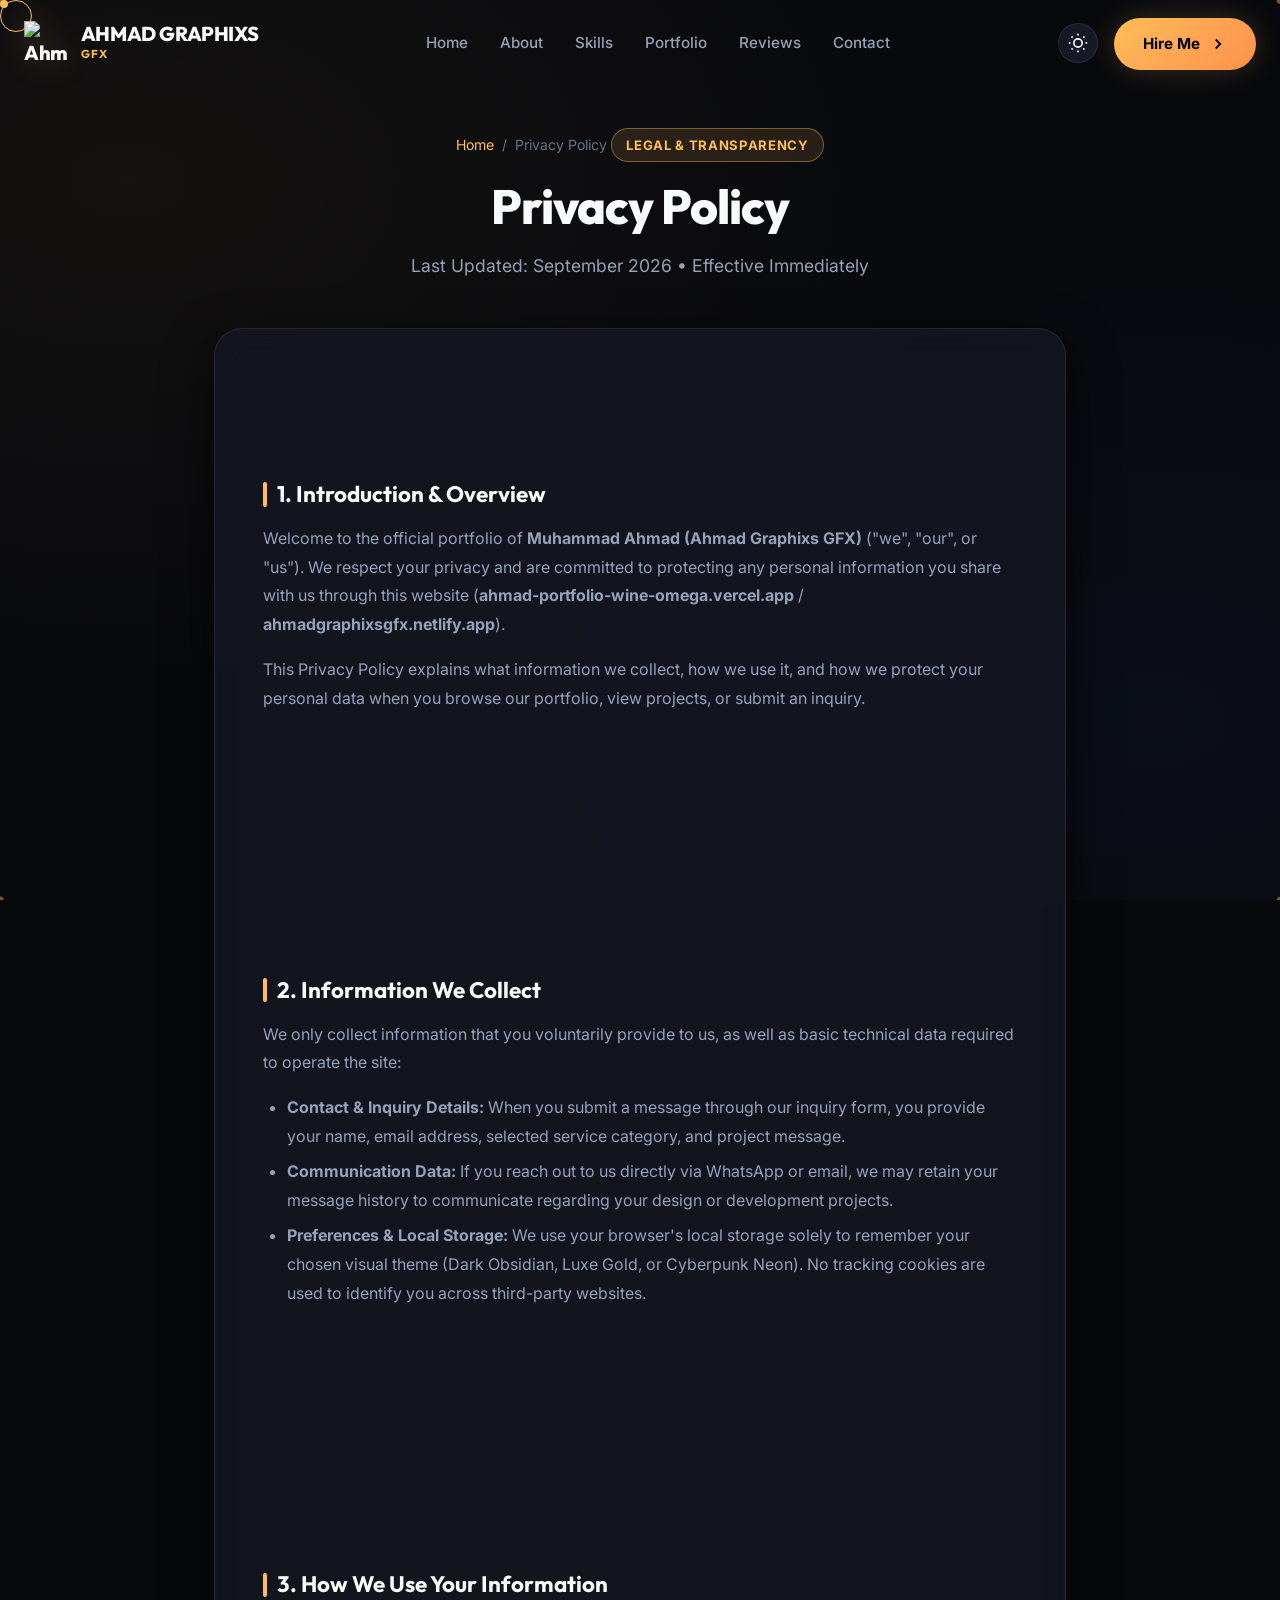
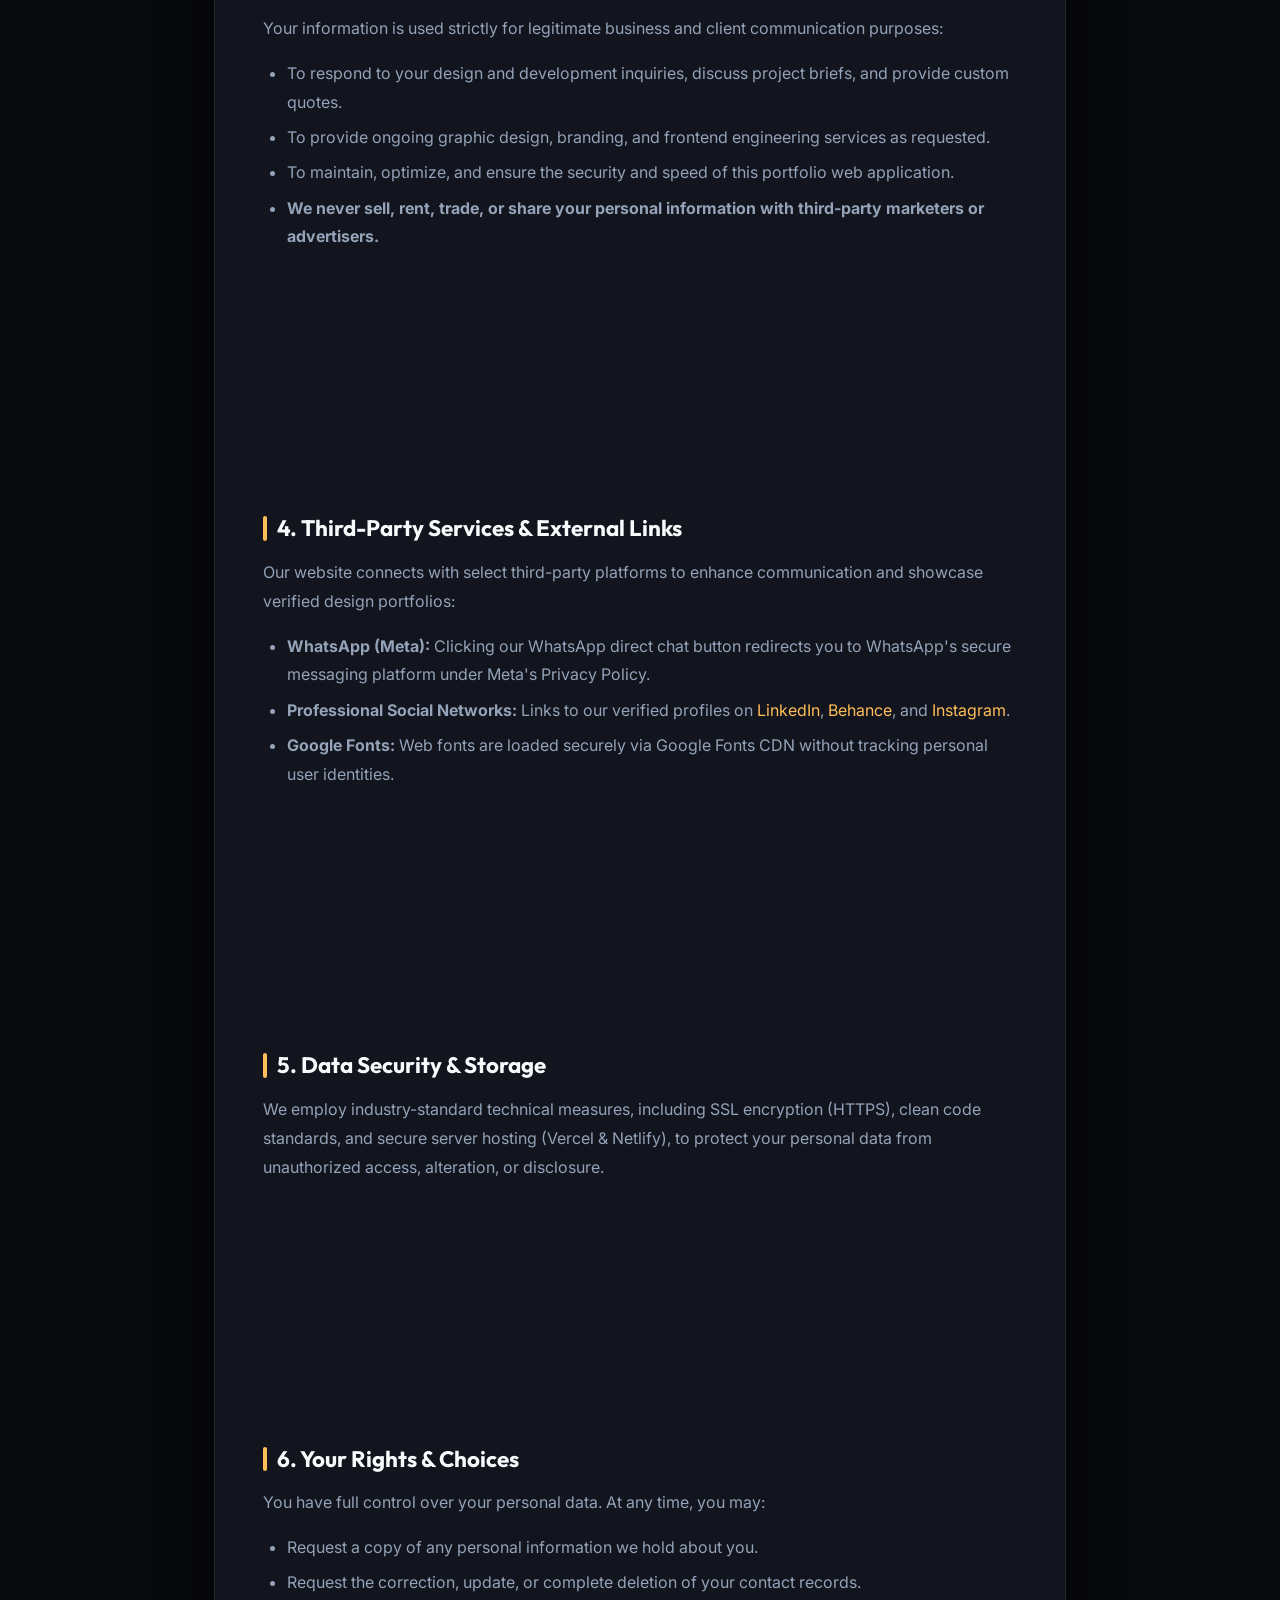
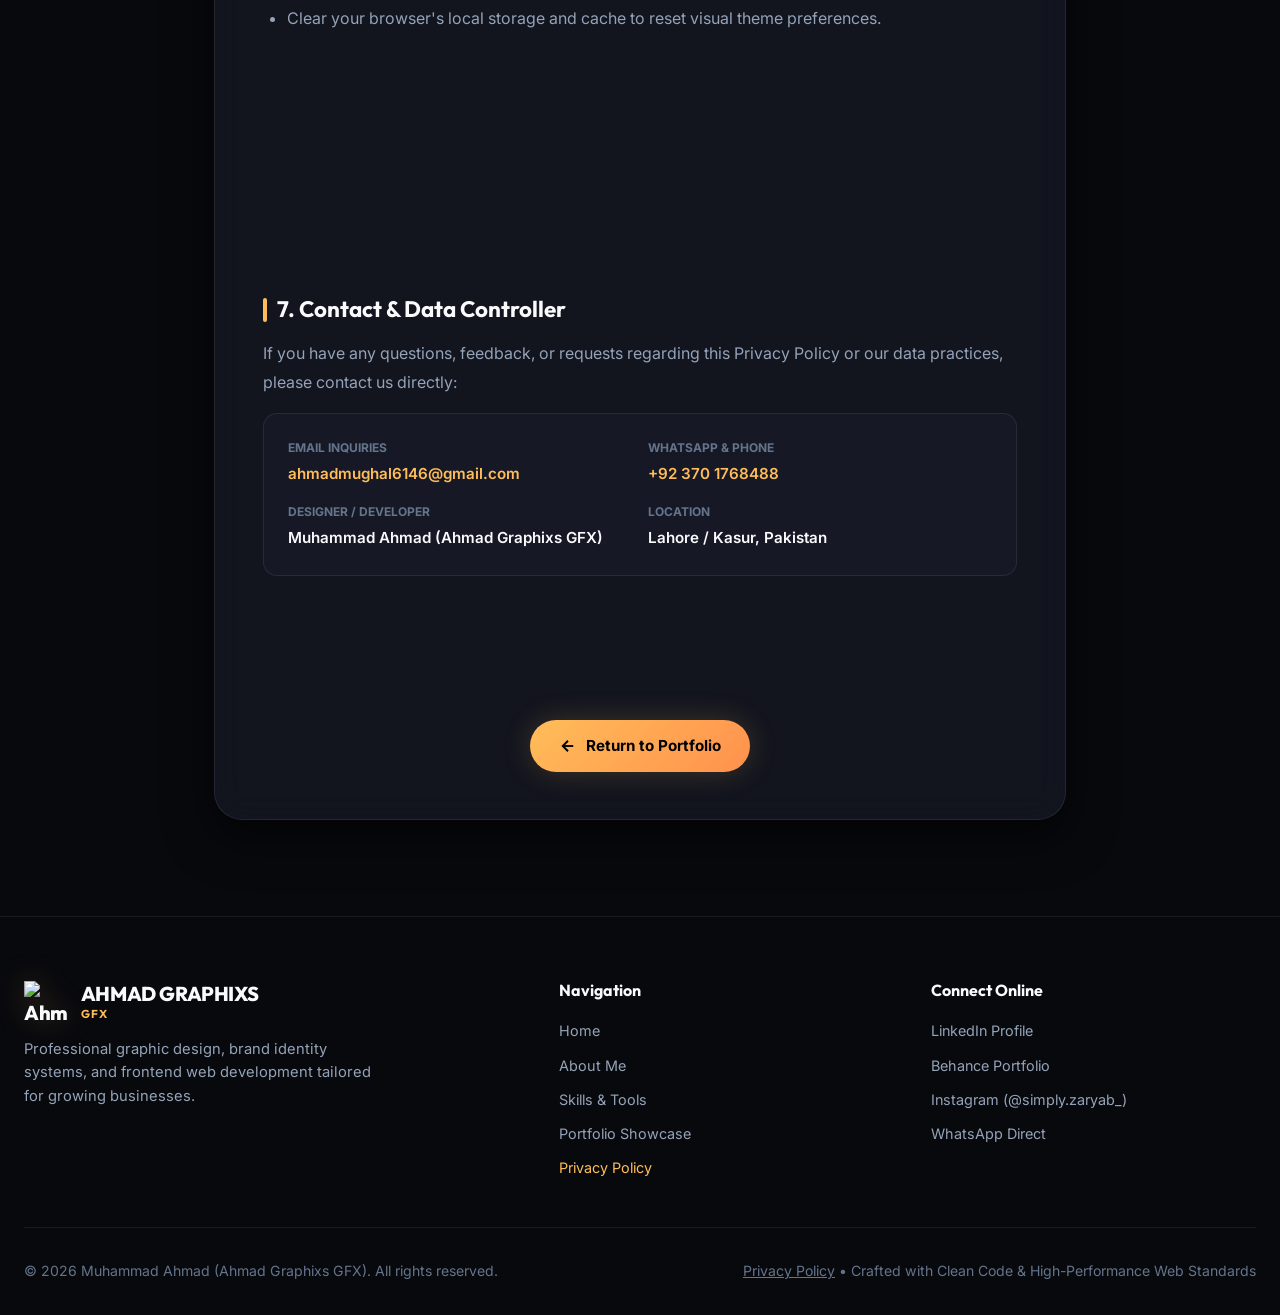
==== privacy-policy/index.html @ dd0bbada "Add Privacy Policy page (/privacy-policy) and footer navigation links" ====
<!DOCTYPE html>
<html lang="en" class="theme-obsidian">
<head>
  <meta charset="UTF-8" />
  <meta name="viewport" content="width=device-width, initial-scale=1.0" />
  <title>Privacy Policy — Muhammad Ahmad | Ahmad Graphixs GFX</title>
  <meta name="description" content="Privacy Policy for Ahmad Graphixs GFX (Muhammad Ahmad). Understand how your data is collected, used, and protected when interacting with our portfolio website." />
  <meta name="robots" content="index, follow" />

  <!-- Favicon -->
  <link rel="icon" type="image/png" href="../assets/images/favicon.png" />

  <!-- Google Fonts Preconnect -->
  <link rel="preconnect" href="https://fonts.googleapis.com" />
  <link rel="preconnect" href="https://fonts.gstatic.com" crossorigin />
  <link href="https://fonts.googleapis.com/css2?family=Inter:wght@400;500;600;700&family=JetBrains+Mono:wght@500;700&family=Outfit:wght@600;700;800;900&display=swap" rel="stylesheet" />

  <!-- Stylesheets -->
  <link rel="stylesheet" href="../css/style.css" />
  <link rel="stylesheet" href="../css/components.css" />
  <link rel="stylesheet" href="../css/animations.css" />

  <style>
    .policy-hero {
      padding: 8rem 0 3rem;
      text-align: center;
      position: relative;
    }
    .policy-breadcrumb {
      display: inline-flex;
      align-items: center;
      gap: 0.5rem;
      font-size: 0.88rem;
      color: var(--text-muted);
      margin-bottom: 1.2rem;
    }
    .policy-breadcrumb a {
      color: var(--accent-primary);
    }
    .policy-breadcrumb a:hover {
      text-decoration: underline;
    }
    .policy-container {
      max-width: 900px;
      margin: 0 auto 6rem;
    }
    .policy-card {
      background: var(--bg-card);
      border: 1px solid var(--border-subtle);
      border-radius: var(--radius-xl);
      padding: 3rem;
      backdrop-filter: blur(16px);
      box-shadow: var(--shadow-lg);
    }
    .policy-section {
      margin-bottom: 2.5rem;
    }
    .policy-section:last-child {
      margin-bottom: 0;
    }
    .policy-section h2 {
      font-size: 1.4rem;
      font-weight: 700;
      color: var(--text-primary);
      margin-bottom: 1rem;
      display: flex;
      align-items: center;
      gap: 0.6rem;
    }
    .policy-section h2::before {
      content: '';
      display: inline-block;
      width: 4px;
      height: 1.1em;
      background: var(--accent-primary);
      border-radius: var(--radius-full);
    }
    .policy-section p {
      font-size: 1rem;
      color: var(--text-secondary);
      line-height: 1.8;
      margin-bottom: 1rem;
    }
    .policy-section ul {
      margin-left: 1.5rem;
      margin-bottom: 1rem;
      list-style: disc;
    }
    .policy-section li {
      color: var(--text-secondary);
      line-height: 1.8;
      margin-bottom: 0.4rem;
    }
    .policy-badge {
      display: inline-block;
      padding: 0.35rem 0.9rem;
      border-radius: var(--radius-full);
      background: rgba(255, 189, 89, 0.12);
      border: 1px solid var(--border-focus);
      color: var(--accent-primary);
      font-size: 0.82rem;
      font-weight: 700;
      letter-spacing: 0.05em;
      text-transform: uppercase;
      margin-bottom: 1rem;
    }
    .policy-contact-box {
      background: var(--bg-tertiary);
      border: 1px solid var(--border-subtle);
      border-radius: var(--radius-md);
      padding: 1.5rem;
      margin-top: 1rem;
      display: grid;
      grid-template-columns: 1fr 1fr;
      gap: 1rem;
    }
    .policy-contact-item {
      display: flex;
      flex-direction: column;
      gap: 0.3rem;
    }
    .policy-contact-label {
      font-size: 0.75rem;
      text-transform: uppercase;
      color: var(--text-muted);
      font-weight: 700;
    }
    .policy-contact-val {
      font-size: 0.95rem;
      font-weight: 600;
      color: var(--text-primary);
    }
    .policy-contact-val a {
      color: var(--accent-primary);
    }
    @media (max-width: 768px) {
      .policy-card {
        padding: 1.8rem;
      }
      .policy-contact-box {
        grid-template-columns: 1fr;
      }
    }
  </style>
</head>
<body>

  <!-- Custom Glowing Cursor -->
  <div id="custom-cursor" class="custom-cursor"></div>
  <div id="custom-cursor-dot" class="custom-cursor-dot"></div>

  <!-- Background Interactive Particle Canvas -->
  <canvas id="particles-canvas"></canvas>

  <!-- Scroll Progress Indicator -->
  <div class="scroll-progress-container">
    <div id="scroll-progress-bar" class="scroll-progress-bar"></div>
  </div>

  <!-- Header Navigation -->
  <header class="header-nav">
    <div class="container nav-wrapper">
      <a href="../index.html#home" class="brand-logo" aria-label="Ahmad Graphixs GFX Home">
        <img src="../assets/images/brand-logo-gold.png" alt="Ahmad Graphixs Logo" class="brand-logo-img" />
        <div class="brand-text">
          <span class="brand-name">AHMAD GRAPHIXS</span>
          <span class="brand-sub">GFX</span>
        </div>
      </a>

      <nav id="nav-menu-links" class="nav-menu-links">
        <a href="../index.html#home" class="nav-link">Home</a>
        <a href="../index.html#about" class="nav-link">About</a>
        <a href="../index.html#skills" class="nav-link">Skills</a>
        <a href="../index.html#portfolio" class="nav-link">Portfolio</a>
        <a href="../index.html#testimonials" class="nav-link">Reviews</a>
        <a href="../index.html#contact" class="nav-link">Contact</a>
      </nav>

      <div class="nav-actions">
        <button id="theme-toggle-btn" class="theme-toggle-btn" title="Toggle Visual Theme" aria-label="Toggle Theme">
          <svg width="20" height="20" viewBox="0 0 24 24" fill="none" stroke="currentColor" stroke-width="2"><circle cx="12" cy="12" r="5"></circle><line x1="12" y1="1" x2="12" y2="3"></line><line x1="12" y1="21" x2="12" y2="23"></line><line x1="4.22" y1="4.22" x2="5.64" y2="5.64"></line><line x1="18.36" y1="18.36" x2="19.78" y2="19.78"></line><line x1="1" y1="12" x2="3" y2="12"></line><line x1="21" y1="12" x2="23" y2="12"></line><line x1="4.22" y1="19.78" x2="5.64" y2="18.36"></line><line x1="18.36" y1="5.64" x2="19.78" y2="4.22"></line></svg>
        </button>

        <a href="https://wa.me/923701768488?text=Hi%20Ahmad,%20I%20would%20like%20to%20discuss%20a%20project%20with%20you!" target="_blank" class="btn btn-primary magnetic-btn">
          <span>Hire Me</span>
          <svg width="18" height="18" viewBox="0 0 24 24" fill="none" stroke="currentColor" stroke-width="2.5"><polyline points="9 18 15 12 9 6"></polyline></svg>
        </a>

        <button id="mobile-menu-toggle" class="mobile-menu-toggle" aria-label="Open Navigation Menu">
          <svg width="24" height="24" viewBox="0 0 24 24" fill="none" stroke="currentColor" stroke-width="2"><line x1="3" y1="12" x2="21" y2="12"></line><line x1="3" y1="6" x2="21" y2="6"></line><line x1="3" y1="18" x2="21" y2="18"></line></svg>
        </button>
      </div>
    </div>
  </header>

  <!-- Privacy Policy Hero -->
  <section class="policy-hero">
    <div class="container">
      <div class="policy-breadcrumb">
        <a href="../index.html">Home</a>
        <span>/</span>
        <span>Privacy Policy</span>
      </div>
      <span class="policy-badge">Legal & Transparency</span>
      <h1 class="section-title">Privacy Policy</h1>
      <p class="section-desc">Last Updated: September 2026 • Effective Immediately</p>
    </div>
  </section>

  <!-- Privacy Policy Content -->
  <main class="container policy-container">
    <div class="policy-card reveal-init">

      <section class="policy-section">
        <h2>1. Introduction & Overview</h2>
        <p>
          Welcome to the official portfolio of <strong>Muhammad Ahmad (Ahmad Graphixs GFX)</strong> ("we", "our", or "us"). We respect your privacy and are committed to protecting any personal information you share with us through this website (<strong>ahmad-portfolio-wine-omega.vercel.app</strong> / <strong>ahmadgraphixsgfx.netlify.app</strong>).
        </p>
        <p>
          This Privacy Policy explains what information we collect, how we use it, and how we protect your personal data when you browse our portfolio, view projects, or submit an inquiry.
        </p>
      </section>

      <section class="policy-section">
        <h2>2. Information We Collect</h2>
        <p>We only collect information that you voluntarily provide to us, as well as basic technical data required to operate the site:</p>
        <ul>
          <li><strong>Contact & Inquiry Details:</strong> When you submit a message through our inquiry form, you provide your name, email address, selected service category, and project message.</li>
          <li><strong>Communication Data:</strong> If you reach out to us directly via WhatsApp or email, we may retain your message history to communicate regarding your design or development projects.</li>
          <li><strong>Preferences & Local Storage:</strong> We use your browser's local storage solely to remember your chosen visual theme (Dark Obsidian, Luxe Gold, or Cyberpunk Neon). No tracking cookies are used to identify you across third-party websites.</li>
        </ul>
      </section>

      <section class="policy-section">
        <h2>3. How We Use Your Information</h2>
        <p>Your information is used strictly for legitimate business and client communication purposes:</p>
        <ul>
          <li>To respond to your design and development inquiries, discuss project briefs, and provide custom quotes.</li>
          <li>To provide ongoing graphic design, branding, and frontend engineering services as requested.</li>
          <li>To maintain, optimize, and ensure the security and speed of this portfolio web application.</li>
          <li><strong>We never sell, rent, trade, or share your personal information with third-party marketers or advertisers.</strong></li>
        </ul>
      </section>

      <section class="policy-section">
        <h2>4. Third-Party Services & External Links</h2>
        <p>Our website connects with select third-party platforms to enhance communication and showcase verified design portfolios:</p>
        <ul>
          <li><strong>WhatsApp (Meta):</strong> Clicking our WhatsApp direct chat button redirects you to WhatsApp's secure messaging platform under Meta's Privacy Policy.</li>
          <li><strong>Professional Social Networks:</strong> Links to our verified profiles on <a href="https://www.linkedin.com/in/muhammad-ahmad-1760a12bb/" target="_blank" style="color: var(--accent-primary);">LinkedIn</a>, <a href="https://www.behance.net/mhahmad1406" target="_blank" style="color: var(--accent-primary);">Behance</a>, and <a href="https://www.instagram.com/simply.zaryab_?igsi=MWtzdGdoa2d5bGEwdA==" target="_blank" style="color: var(--accent-primary);">Instagram</a>.</li>
          <li><strong>Google Fonts:</strong> Web fonts are loaded securely via Google Fonts CDN without tracking personal user identities.</li>
        </ul>
      </section>

      <section class="policy-section">
        <h2>5. Data Security & Storage</h2>
        <p>
          We employ industry-standard technical measures, including SSL encryption (HTTPS), clean code standards, and secure server hosting (Vercel & Netlify), to protect your personal data from unauthorized access, alteration, or disclosure.
        </p>
      </section>

      <section class="policy-section">
        <h2>6. Your Rights & Choices</h2>
        <p>You have full control over your personal data. At any time, you may:</p>
        <ul>
          <li>Request a copy of any personal information we hold about you.</li>
          <li>Request the correction, update, or complete deletion of your contact records.</li>
          <li>Clear your browser's local storage and cache to reset visual theme preferences.</li>
        </ul>
      </section>

      <section class="policy-section">
        <h2>7. Contact & Data Controller</h2>
        <p>If you have any questions, feedback, or requests regarding this Privacy Policy or our data practices, please contact us directly:</p>
        
        <div class="policy-contact-box">
          <div class="policy-contact-item">
            <span class="policy-contact-label">Email Inquiries</span>
            <span class="policy-contact-val"><a href="mailto:ahmadmughal6146@gmail.com">ahmadmughal6146@gmail.com</a></span>
          </div>
          <div class="policy-contact-item">
            <span class="policy-contact-label">WhatsApp & Phone</span>
            <span class="policy-contact-val"><a href="https://wa.me/923701768488" target="_blank">+92 370 1768488</a></span>
          </div>
          <div class="policy-contact-item">
            <span class="policy-contact-label">Designer / Developer</span>
            <span class="policy-contact-val">Muhammad Ahmad (Ahmad Graphixs GFX)</span>
          </div>
          <div class="policy-contact-item">
            <span class="policy-contact-label">Location</span>
            <span class="policy-contact-val">Lahore / Kasur, Pakistan</span>
          </div>
        </div>
      </section>

      <div style="margin-top: 2.5rem; text-align: center;">
        <a href="../index.html#home" class="btn btn-primary magnetic-btn">
          <svg width="18" height="18" viewBox="0 0 24 24" fill="none" stroke="currentColor" stroke-width="2.5"><line x1="19" y1="12" x2="5" y2="12"></line><polyline points="12 19 5 12 12 5"></polyline></svg>
          <span>Return to Portfolio</span>
        </a>
      </div>

    </div>
  </main>

  <!-- Footer -->
  <footer class="footer-main">
    <div class="container">
      <div class="footer-top-grid">
        <div>
          <a href="../index.html#home" class="brand-logo">
            <img src="../assets/images/brand-logo-gold.png" alt="Ahmad Graphixs Logo" class="brand-logo-img" />
            <div class="brand-text">
              <span class="brand-name">AHMAD GRAPHIXS</span>
              <span class="brand-sub">GFX</span>
            </div>
          </a>
          <p class="footer-brand-desc">
            Professional graphic design, brand identity systems, and frontend web development tailored for growing businesses.
          </p>
        </div>

        <div>
          <h4 class="footer-col-title">Navigation</h4>
          <div class="footer-links-list">
            <a href="../index.html#home" class="footer-link">Home</a>
            <a href="../index.html#about" class="footer-link">About Me</a>
            <a href="../index.html#skills" class="footer-link">Skills & Tools</a>
            <a href="../index.html#portfolio" class="footer-link">Portfolio Showcase</a>
            <a href="./" class="footer-link" style="color: var(--accent-primary);">Privacy Policy</a>
          </div>
        </div>

        <div>
          <h4 class="footer-col-title">Connect Online</h4>
          <div class="footer-links-list">
            <a href="https://www.linkedin.com/in/muhammad-ahmad-1760a12bb/" target="_blank" class="footer-link">LinkedIn Profile</a>
            <a href="https://www.behance.net/mhahmad1406" target="_blank" class="footer-link">Behance Portfolio</a>
            <a href="https://www.instagram.com/simply.zaryab_?igsi=MWtzdGdoa2d5bGEwdA==" target="_blank" class="footer-link">Instagram (@simply.zaryab_)</a>
            <a href="https://wa.me/923701768488" target="_blank" class="footer-link">WhatsApp Direct</a>
          </div>
        </div>
      </div>

      <div class="footer-bottom-bar">
        <span>© 2026 Muhammad Ahmad (Ahmad Graphixs GFX). All rights reserved.</span>
        <span><a href="./" style="color: inherit; text-decoration: underline;">Privacy Policy</a> • Crafted with Clean Code & High-Performance Web Standards</span>
      </div>
    </div>
  </footer>

  <!-- Scripts -->
  <script src="../js/portfolio-data.js"></script>
  <script src="../js/contact.js"></script>
  <script src="../js/main.js"></script>
</body>
</html>
---- css/style.css ----
/* ==========================================================================
   MUHAMMAD AHMAD (AHMAD GRAPHIXS GFX) - MODERN PORTFOLIO
   Design System & Global Layout Architecture
   ========================================================================== */

:root,
.theme-obsidian {
  --bg-primary: #08090d;
  --bg-secondary: #0f111a;
  --bg-tertiary: #161925;
  --bg-card: rgba(22, 25, 37, 0.75);
  --bg-glass: rgba(15, 17, 26, 0.65);
  --border-subtle: rgba(255, 255, 255, 0.08);
  --border-focus: rgba(255, 189, 89, 0.4);
  
  --text-primary: #f8fafc;
  --text-secondary: #94a3b8;
  --text-muted: #64748b;
  
  --accent-primary: #ffbd59;
  --accent-secondary: #ff914d;
  --accent-glow: rgba(255, 189, 89, 0.25);
  --accent-gradient: linear-gradient(135deg, #ffbd59 0%, #ff914d 100%);
  
  --brand-blue: #3b82f6;
  --brand-indigo: #6366f1;
  --brand-cyan: #06b6d4;
  --success: #10b981;
  
  --shadow-sm: 0 2px 8px rgba(0, 0, 0, 0.4);
  --shadow-md: 0 8px 24px rgba(0, 0, 0, 0.5);
  --shadow-lg: 0 16px 48px rgba(0, 0, 0, 0.65);
  --shadow-glow: 0 0 30px rgba(255, 189, 89, 0.2);

  --font-sans: 'Inter', system-ui, -apple-system, BlinkMacSystemFont, 'Segoe UI', Roboto, sans-serif;
  --font-display: 'Outfit', 'Inter', system-ui, sans-serif;
  --font-mono: 'JetBrains Mono', monospace;

  --radius-sm: 8px;
  --radius-md: 14px;
  --radius-lg: 20px;
  --radius-xl: 28px;
  --radius-full: 9999px;
  
  --transition-fast: 0.18s cubic-bezier(0.4, 0, 0.2, 1);
  --transition-normal: 0.3s cubic-bezier(0.4, 0, 0.2, 1);
  --transition-smooth: 0.5s cubic-bezier(0.16, 1, 0.3, 1);
}

.theme-gold {
  --bg-primary: #0c0b09;
  --bg-secondary: #161410;
  --bg-tertiary: #221e17;
  --bg-card: rgba(34, 30, 23, 0.8);
  --bg-glass: rgba(22, 20, 16, 0.7);
  --border-subtle: rgba(234, 179, 8, 0.15);
  --border-focus: rgba(234, 179, 8, 0.5);
  --accent-primary: #eab308;
  --accent-secondary: #ca8a04;
  --accent-glow: rgba(234, 179, 8, 0.3);
  --accent-gradient: linear-gradient(135deg, #facc15 0%, #ca8a04 100%);
  --shadow-glow: 0 0 35px rgba(234, 179, 8, 0.25);
}

.theme-cyberpunk {
  --bg-primary: #050510;
  --bg-secondary: #0c0c20;
  --bg-tertiary: #161638;
  --bg-card: rgba(22, 22, 56, 0.8);
  --bg-glass: rgba(12, 12, 32, 0.7);
  --border-subtle: rgba(0, 240, 255, 0.18);
  --border-focus: rgba(255, 0, 128, 0.5);
  --accent-primary: #00f0ff;
  --accent-secondary: #ff007f;
  --accent-glow: rgba(0, 240, 255, 0.3);
  --accent-gradient: linear-gradient(135deg, #00f0ff 0%, #ff007f 100%);
  --shadow-glow: 0 0 35px rgba(0, 240, 255, 0.3);
}

/* Base Reset */
*, *::before, *::after {
  box-sizing: border-box;
  margin: 0;
  padding: 0;
}

html {
  scroll-behavior: smooth;
  font-size: 16px;
  -webkit-text-size-adjust: 100%;
  color-scheme: dark;
}

body {
  font-family: var(--font-sans);
  background-color: var(--bg-primary);
  color: var(--text-primary);
  line-height: 1.6;
  overflow-x: hidden;
  position: relative;
  background-image: 
    radial-gradient(at 10% 20%, rgba(255, 189, 89, 0.05) 0px, transparent 50%),
    radial-gradient(at 90% 80%, rgba(59, 130, 246, 0.04) 0px, transparent 50%);
  background-attachment: fixed;
}

body.modal-open {
  overflow: hidden;
}

/* Typography */
h1, h2, h3, h4, h5, h6 {
  font-family: var(--font-display);
  font-weight: 700;
  color: var(--text-primary);
  line-height: 1.2;
}

p {
  color: var(--text-secondary);
}

a {
  color: inherit;
  text-decoration: none;
  transition: color var(--transition-fast);
}

ul {
  list-style: none;
}

img {
  max-width: 100%;
  height: auto;
  display: block;
}

/* Container */
.container {
  width: 100%;
  max-width: 1280px;
  margin-inline: auto;
  padding-inline: 1.5rem;
}

/* Scroll Progress Bar */
.scroll-progress-container {
  position: fixed;
  top: 0;
  left: 0;
  width: 100%;
  height: 3px;
  background: transparent;
  z-index: 1000;
}

.scroll-progress-bar {
  height: 100%;
  width: 0%;
  background: var(--accent-gradient);
  box-shadow: 0 0 10px var(--accent-primary);
  transition: width 0.1s ease-out;
}

/* Navbar / Header */
.header-nav {
  position: fixed;
  top: 0;
  left: 0;
  width: 100%;
  z-index: 900;
  padding: 1.1rem 0;
  transition: all var(--transition-normal);
}

.header-nav.scrolled {
  padding: 0.75rem 0;
  background: var(--bg-glass);
  backdrop-filter: blur(16px);
  -webkit-backdrop-filter: blur(16px);
  border-bottom: 1px solid var(--border-subtle);
  box-shadow: var(--shadow-sm);
}

.nav-wrapper {
  display: flex;
  align-items: center;
  justify-content: space-between;
}


.brand-logo-img {
  width: 44px;
  height: 44px;
  object-fit: contain;
  filter: drop-shadow(0 0 14px var(--accent-glow));
  transition: transform var(--transition-normal), filter var(--transition-normal);
}

.brand-logo:hover .brand-logo-img {
  transform: rotate(12deg) scale(1.1);
  filter: drop-shadow(0 0 20px var(--accent-primary));
}

.brand-logo {
  display: flex;
  align-items: center;
  gap: 0.8rem;
  font-family: var(--font-display);
  font-weight: 800;
  font-size: 1.25rem;
  letter-spacing: -0.02em;
}

.logo-badge {
  display: inline-flex;
  align-items: center;
  justify-content: center;
  width: 40px;
  height: 40px;
  border-radius: var(--radius-md);
  background: var(--accent-gradient);
  color: #000;
  font-weight: 900;
  font-size: 1.1rem;
  box-shadow: var(--shadow-glow);
}

.brand-text {
  display: flex;
  flex-direction: column;
}

.brand-name {
  color: var(--text-primary);
  line-height: 1.1;
}

.brand-sub {
  font-size: 0.72rem;
  color: var(--accent-primary);
  letter-spacing: 0.1em;
  text-transform: uppercase;
  font-weight: 700;
}

.nav-menu-links {
  display: flex;
  align-items: center;
  gap: 2rem;
}

.nav-link {
  font-size: 0.95rem;
  font-weight: 500;
  color: var(--text-secondary);
  position: relative;
  padding: 0.4rem 0;
}

.nav-link:hover,
.nav-link.active {
  color: var(--text-primary);
}

.nav-link::after {
  content: '';
  position: absolute;
  bottom: 0;
  left: 0;
  width: 0%;
  height: 2px;
  background: var(--accent-primary);
  transition: width var(--transition-normal);
}

.nav-link:hover::after,
.nav-link.active::after {
  width: 100%;
}

.nav-actions {
  display: flex;
  align-items: center;
  gap: 1rem;
}

.theme-toggle-btn {
  background: var(--bg-tertiary);
  border: 1px solid var(--border-subtle);
  color: var(--text-primary);
  width: 40px;
  height: 40px;
  border-radius: var(--radius-full);
  display: flex;
  align-items: center;
  justify-content: center;
  cursor: pointer;
  transition: all var(--transition-fast);
}

.theme-toggle-btn:hover {
  border-color: var(--accent-primary);
  transform: rotate(20deg);
}

.mobile-menu-toggle {
  display: none;
  background: transparent;
  border: none;
  color: var(--text-primary);
  cursor: pointer;
  padding: 0.5rem;
}

/* Hero Section */
.hero-section {
  position: relative;
  min-height: 100vh;
  display: flex;
  align-items: center;
  padding: 8rem 0 5rem;
  overflow: hidden;
}

.hero-grid {
  display: grid;
  grid-template-columns: 1.15fr 0.85fr;
  gap: 3.5rem;
  align-items: center;
}

.hero-availability-pill {
  display: inline-flex;
  align-items: center;
  gap: 0.6rem;
  padding: 0.4rem 0.95rem;
  border-radius: var(--radius-full);
  background: rgba(16, 185, 129, 0.1);
  border: 1px solid rgba(16, 185, 129, 0.3);
  font-size: 0.85rem;
  font-weight: 600;
  color: #34d399;
  margin-bottom: 1.5rem;
}

.pulse-dot {
  width: 8px;
  height: 8px;
  border-radius: 50%;
  background: #10b981;
  box-shadow: 0 0 10px #10b981;
  animation: pulseGlow 2s infinite;
}

.hero-greeting {
  font-size: 1.4rem;
  font-weight: 600;
  color: var(--text-secondary);
  margin-bottom: 0.4rem;
}

.hero-name {
  font-size: clamp(2.5rem, 5.5vw, 4.2rem);
  font-weight: 900;
  letter-spacing: -0.03em;
  margin-bottom: 0.8rem;
  background: linear-gradient(180deg, #ffffff 30%, #94a3b8 100%);
  -webkit-background-clip: text;
  -webkit-text-fill-color: transparent;
}

.hero-role-wrapper {
  font-size: clamp(1.3rem, 2.8vw, 2rem);
  font-weight: 700;
  color: var(--accent-primary);
  margin-bottom: 1.5rem;
  min-height: 2.4rem;
  display: flex;
  align-items: center;
  gap: 0.3rem;
}

.typewriter-cursor {
  display: inline-block;
  width: 3px;
  height: 1.3em;
  background: var(--accent-primary);
  animation: blinkCursor 0.8s infinite;
}

.hero-bio {
  font-size: 1.1rem;
  color: var(--text-secondary);
  line-height: 1.7;
  max-width: 540px;
  margin-bottom: 2.2rem;
}

.hero-cta-group {
  display: flex;
  flex-wrap: wrap;
  align-items: center;
  gap: 1.2rem;
  margin-bottom: 2.5rem;
}

.hero-social-pills {
  display: flex;
  align-items: center;
  gap: 0.8rem;
}

.social-pill {
  display: inline-flex;
  align-items: center;
  gap: 0.5rem;
  padding: 0.5rem 1rem;
  border-radius: var(--radius-full);
  background: var(--bg-tertiary);
  border: 1px solid var(--border-subtle);
  color: var(--text-secondary);
  font-size: 0.88rem;
  font-weight: 500;
  transition: all var(--transition-fast);
}

.social-pill:hover {
  background: var(--bg-secondary);
  border-color: var(--accent-primary);
  color: var(--text-primary);
  transform: translateY(-2px);
}

/* Hero Visual Card */
.hero-visual-container {
  position: relative;
  display: flex;
  justify-content: center;
}

.hero-visual-container::before {
  content: '';
  position: absolute;
  top: 50%;
  left: 50%;
  transform: translate(-50%, -50%);
  width: 320px;
  height: 320px;
  background: radial-gradient(circle, var(--accent-glow) 0%, rgba(59, 130, 246, 0.15) 50%, transparent 70%);
  filter: blur(40px);
  z-index: 0;
  pointer-events: none;
}

.hero-visual-card {
  position: relative;
  z-index: 1;
  border-radius: var(--radius-xl);
  overflow: hidden;
  background: linear-gradient(180deg, rgba(22, 25, 37, 0.8) 0%, rgba(8, 9, 13, 0.95) 100%);
  border: 1px solid var(--border-subtle);
  box-shadow: var(--shadow-lg), 0 0 40px rgba(0, 0, 0, 0.8);
  padding: 1.25rem 1.25rem 0.5rem;
  backdrop-filter: blur(16px);
  max-width: 440px;
  width: 100%;
}

.hero-main-img {
  width: 100%;
  height: auto;
  max-height: 520px;
  border-radius: var(--radius-lg);
  object-fit: contain;
  object-position: top center;
  transform: scale(1);
  transition: transform var(--transition-smooth), filter var(--transition-smooth);
  filter: drop-shadow(0 10px 25px rgba(0, 0, 0, 0.6));
}

.hero-visual-card:hover .hero-main-img {
  transform: scale(1.03);
}

.hero-badge-float {
  position: absolute;
  padding: 0.8rem 1.2rem;
  border-radius: var(--radius-md);
  background: var(--bg-glass);
  backdrop-filter: blur(16px);
  border: 1px solid var(--border-subtle);
  box-shadow: var(--shadow-md);
  display: flex;
  align-items: center;
  gap: 0.8rem;
  z-index: 2;
}

.hero-badge-float.top-badge {
  top: 1.5rem;
  right: -1rem;
}

.hero-badge-float.bottom-badge {
  bottom: 1.5rem;
  left: -1rem;
}

.float-badge-icon {
  font-size: 1.5rem;
}

.float-badge-title {
  font-size: 0.88rem;
  font-weight: 700;
  color: var(--text-primary);
  line-height: 1.2;
}

.float-badge-sub {
  font-size: 0.75rem;
  color: var(--accent-primary);
}

/* Section Header Shared */
.section-header {
  text-align: center;
  max-width: 680px;
  margin: 0 auto 4rem;
}

.section-tag {
  display: inline-block;
  font-family: var(--font-mono);
  font-size: 0.85rem;
  font-weight: 700;
  text-transform: uppercase;
  letter-spacing: 0.15em;
  color: var(--accent-primary);
  margin-bottom: 0.8rem;
}

.section-title {
  font-size: clamp(2rem, 4vw, 3rem);
  font-weight: 800;
  margin-bottom: 1rem;
  letter-spacing: -0.02em;
}

.section-desc {
  font-size: 1.1rem;
  color: var(--text-secondary);
}

/* Section Layouts */
section {
  padding: 6.5rem 0;
  position: relative;
}

/* Stats Counter Banner */
.stats-counter-section {
  padding: 3rem 0;
  background: var(--bg-secondary);
  border-block: 1px solid var(--border-subtle);
}

.stats-grid {
  display: grid;
  grid-template-columns: repeat(4, 1fr);
  gap: 2rem;
  text-align: center;
}

.stat-card-item {
  padding: 1.5rem 1rem;
}

.counter-number {
  font-size: clamp(2.4rem, 4.5vw, 3.5rem);
  font-weight: 900;
  color: var(--accent-primary);
  line-height: 1;
  margin-bottom: 0.5rem;
  font-family: var(--font-display);
}

.stat-label-text {
  font-size: 0.95rem;
  color: var(--text-secondary);
  font-weight: 500;
}

/* About Section */
.about-grid {
  display: grid;
  grid-template-columns: 0.9fr 1.1fr;
  gap: 4rem;
  align-items: center;
}

.about-img-frame {
  position: relative;
  border-radius: var(--radius-xl);
  overflow: hidden;
  border: 1px solid var(--border-subtle);
  box-shadow: var(--shadow-lg);
}

.about-highlights-list {
  display: grid;
  grid-template-columns: 1fr 1fr;
  gap: 1.5rem;
  margin-top: 2rem;
}

.about-highlight-card {
  background: var(--bg-card);
  border: 1px solid var(--border-subtle);
  border-radius: var(--radius-md);
  padding: 1.25rem;
  transition: all var(--transition-fast);
}

.about-highlight-card:hover {
  border-color: var(--accent-primary);
  transform: translateY(-3px);
}

.highlight-card-icon {
  font-size: 1.6rem;
  margin-bottom: 0.5rem;
}

.highlight-card-title {
  font-size: 1rem;
  font-weight: 700;
  color: var(--text-primary);
  margin-bottom: 0.3rem;
}

.highlight-card-desc {
  font-size: 0.85rem;
  color: var(--text-secondary);
}

/* Portfolio Filters */
.portfolio-filter-row {
  display: flex;
  flex-wrap: wrap;
  justify-content: center;
  gap: 0.75rem;
  margin-bottom: 3.5rem;
}

.filter-pill {
  background: var(--bg-tertiary);
  border: 1px solid var(--border-subtle);
  color: var(--text-secondary);
  padding: 0.6rem 1.4rem;
  border-radius: var(--radius-full);
  font-size: 0.92rem;
  font-weight: 600;
  cursor: pointer;
  transition: all var(--transition-fast);
}

.filter-pill:hover,
.filter-pill.active {
  background: var(--accent-gradient);
  border-color: transparent;
  color: #000;
  box-shadow: var(--shadow-glow);
}

/* Portfolio Grid */
.portfolio-grid {
  display: grid;
  grid-template-columns: repeat(auto-fill, minmax(360px, 1fr));
  gap: 2rem;
}

.project-card {
  background: var(--bg-card);
  border: 1px solid var(--border-subtle);
  border-radius: var(--radius-lg);
  overflow: hidden;
  transition: all var(--transition-normal);
  display: flex;
  flex-direction: column;
}

.project-card:hover {
  border-color: var(--border-focus);
  box-shadow: var(--shadow-md), var(--shadow-glow);
  transform: translateY(-6px);
}

.card-media-wrapper {
  position: relative;
  aspect-ratio: 16 / 10;
  overflow: hidden;
  background: var(--bg-secondary);
}

.card-img {
  width: 100%;
  height: 100%;
  object-fit: cover;
  transition: transform var(--transition-smooth);
}

.project-card:hover .card-img {
  transform: scale(1.06);
}

.category-badge {
  position: absolute;
  top: 1rem;
  left: 1rem;
  padding: 0.35rem 0.85rem;
  border-radius: var(--radius-full);
  background: rgba(0, 0, 0, 0.75);
  backdrop-filter: blur(8px);
  border: 1px solid rgba(255, 255, 255, 0.15);
  font-size: 0.75rem;
  font-weight: 700;
  color: var(--accent-primary);
  letter-spacing: 0.05em;
  text-transform: uppercase;
}

.card-overlay {
  position: absolute;
  inset: 0;
  background: rgba(8, 9, 13, 0.7);
  backdrop-filter: blur(4px);
  display: flex;
  align-items: center;
  justify-content: center;
  opacity: 0;
  transition: opacity var(--transition-normal);
}

.project-card:hover .card-overlay {
  opacity: 1;
}

.btn-review {
  display: inline-flex;
  align-items: center;
  gap: 0.6rem;
  padding: 0.75rem 1.4rem;
  border-radius: var(--radius-full);
  background: var(--accent-gradient);
  color: #000;
  font-weight: 700;
  font-size: 0.92rem;
  border: none;
  cursor: pointer;
  box-shadow: 0 4px 15px rgba(0, 0, 0, 0.5);
  transform: translateY(10px);
  transition: all var(--transition-normal);
}

.project-card:hover .btn-review {
  transform: translateY(0);
}

.card-content {
  padding: 1.5rem;
  display: flex;
  flex-direction: column;
  flex-grow: 1;
}

.card-title {
  font-size: 1.25rem;
  font-weight: 700;
  margin-bottom: 0.4rem;
  color: var(--text-primary);
}

.card-tagline {
  font-size: 0.92rem;
  color: var(--text-secondary);
  margin-bottom: 1.25rem;
  line-height: 1.5;
  flex-grow: 1;
}

.card-footer {
  display: flex;
  align-items: center;
  justify-content: space-between;
  border-top: 1px solid var(--border-subtle);
  padding-top: 1rem;
}

.card-tools {
  display: flex;
  gap: 0.4rem;
  flex-wrap: wrap;
}

.mini-tag {
  font-size: 0.75rem;
  padding: 0.2rem 0.6rem;
  border-radius: var(--radius-sm);
  background: var(--bg-tertiary);
  color: var(--text-muted);
  font-weight: 500;
}

.card-link-btn {
  background: transparent;
  border: none;
  color: var(--accent-primary);
  cursor: pointer;
  display: flex;
  align-items: center;
  justify-content: center;
  transition: transform var(--transition-fast);
}

.card-link-btn:hover {
  transform: translateX(4px);
}

/* Skills Matrix */
.skills-matrix-grid {
  display: grid;
  grid-template-columns: repeat(auto-fit, minmax(280px, 1fr));
  gap: 2rem;
}

.skill-category-card {
  background: var(--bg-card);
  border: 1px solid var(--border-subtle);
  border-radius: var(--radius-lg);
  padding: 1.8rem;
}

.skill-cat-header {
  display: flex;
  align-items: center;
  gap: 0.8rem;
  margin-bottom: 1.5rem;
  border-bottom: 1px solid var(--border-subtle);
  padding-bottom: 1rem;
}

.cat-icon-badge {
  font-size: 1.5rem;
}

.skill-cat-title {
  font-size: 1.2rem;
  font-weight: 700;
}

.skill-items-list {
  display: flex;
  flex-direction: column;
  gap: 1.3rem;
}

.skill-info-row {
  display: flex;
  justify-content: space-between;
  font-size: 0.95rem;
  font-weight: 600;
  margin-bottom: 0.4rem;
}

.skill-pct {
  color: var(--accent-primary);
  font-family: var(--font-mono);
}

.skill-bar-track {
  width: 100%;
  height: 7px;
  border-radius: var(--radius-full);
  background: var(--bg-tertiary);
  overflow: hidden;
  margin-bottom: 0.3rem;
}

.skill-bar-fill {
  height: 100%;
  background: var(--accent-gradient);
  border-radius: var(--radius-full);
  transition: width 1.2s cubic-bezier(0.16, 1, 0.3, 1);
}

.skill-subtag {
  font-size: 0.78rem;
  color: var(--text-muted);
}

/* Testimonials */
.testimonials-slider {
  display: grid;
  grid-template-columns: repeat(auto-fit, minmax(320px, 1fr));
  gap: 2rem;
}

.testimonial-card {
  background: var(--bg-card);
  border: 1px solid var(--border-subtle);
  border-radius: var(--radius-lg);
  padding: 2rem;
}

.test-header {
  display: flex;
  align-items: center;
  gap: 1rem;
  margin-bottom: 1rem;
}

.test-avatar {
  width: 48px;
  height: 48px;
  border-radius: 50%;
  border: 2px solid var(--accent-primary);
  object-fit: cover;
}

.test-name {
  font-size: 1.05rem;
  font-weight: 700;
  color: var(--text-primary);
}

.test-role {
  font-size: 0.82rem;
  color: var(--accent-primary);
}

.test-stars {
  color: #fbbf24;
  margin-bottom: 0.8rem;
  font-size: 1.1rem;
  letter-spacing: 0.1em;
}

.test-quote {
  font-size: 0.95rem;
  line-height: 1.6;
  color: var(--text-secondary);
  font-style: italic;
}

/* Contact Section */
.contact-section {
  background: var(--bg-secondary);
}

.contact-grid {
  display: grid;
  grid-template-columns: 1fr 1.15fr;
  gap: 4rem;
  align-items: start;
}

.contact-info-column {
  display: flex;
  flex-direction: column;
  gap: 2rem;
}

.contact-direct-card {
  background: var(--bg-card);
  border: 1px solid var(--border-subtle);
  border-radius: var(--radius-lg);
  padding: 2rem;
  display: flex;
  flex-direction: column;
  gap: 1.5rem;
}

.contact-item {
  display: flex;
  align-items: center;
  justify-content: space-between;
  padding: 1rem;
  background: var(--bg-tertiary);
  border-radius: var(--radius-md);
  border: 1px solid var(--border-subtle);
}

.contact-item-left {
  display: flex;
  align-items: center;
  gap: 1rem;
}

.contact-item-icon {
  width: 42px;
  height: 42px;
  border-radius: var(--radius-sm);
  background: rgba(255, 189, 89, 0.1);
  color: var(--accent-primary);
  display: flex;
  align-items: center;
  justify-content: center;
  font-size: 1.2rem;
}

.contact-item-title {
  font-size: 0.78rem;
  text-transform: uppercase;
  color: var(--text-muted);
  letter-spacing: 0.05em;
  font-weight: 700;
}

.contact-item-val {
  font-size: 0.98rem;
  font-weight: 600;
  color: var(--text-primary);
}

.btn-copy {
  background: transparent;
  border: 1px solid var(--border-subtle);
  color: var(--text-secondary);
  padding: 0.4rem 0.8rem;
  border-radius: var(--radius-sm);
  font-size: 0.8rem;
  font-weight: 600;
  cursor: pointer;
  transition: all var(--transition-fast);
}

.btn-copy:hover {
  border-color: var(--accent-primary);
  color: var(--accent-primary);
}

.time-zone-badge {
  display: flex;
  align-items: center;
  gap: 0.8rem;
  padding: 0.8rem 1.2rem;
  border-radius: var(--radius-md);
  background: rgba(59, 130, 246, 0.1);
  border: 1px solid rgba(59, 130, 246, 0.3);
  font-size: 0.88rem;
}

.time-zone-badge strong {
  color: #60a5fa;
}

/* Contact Form */
.contact-form-card {
  background: var(--bg-card);
  border: 1px solid var(--border-subtle);
  border-radius: var(--radius-lg);
  padding: 2.5rem;
}

.form-group {
  margin-bottom: 1.5rem;
}

.form-label {
  display: block;
  font-size: 0.9rem;
  font-weight: 600;
  margin-bottom: 0.5rem;
  color: var(--text-primary);
}

.form-input,
.form-select,
.form-textarea {
  width: 100%;
  padding: 0.9rem 1.2rem;
  border-radius: var(--radius-md);
  background: var(--bg-tertiary);
  border: 1px solid var(--border-subtle);
  color: var(--text-primary);
  font-family: inherit;
  font-size: 0.95rem;
  transition: all var(--transition-fast);
}

.form-input:focus,
.form-select:focus,
.form-textarea:focus {
  outline: none;
  border-color: var(--accent-primary);
  box-shadow: 0 0 0 3px var(--accent-glow);
}

.form-textarea {
  resize: vertical;
  min-height: 120px;
}

/* Footer */
.footer-main {
  background: var(--bg-primary);
  border-top: 1px solid var(--border-subtle);
  padding: 4rem 0 2rem;
}

.footer-top-grid {
  display: grid;
  grid-template-columns: 1.5fr 1fr 1fr;
  gap: 3rem;
  margin-bottom: 3rem;
}

.footer-brand-desc {
  font-size: 0.92rem;
  margin-top: 0.8rem;
  max-width: 360px;
}

.footer-col-title {
  font-size: 1rem;
  font-weight: 700;
  margin-bottom: 1.2rem;
  color: var(--text-primary);
}

.footer-links-list {
  display: flex;
  flex-direction: column;
  gap: 0.7rem;
}

.footer-link {
  font-size: 0.9rem;
  color: var(--text-secondary);
}

.footer-link:hover {
  color: var(--accent-primary);
}

.footer-bottom-bar {
  border-top: 1px solid var(--border-subtle);
  padding-top: 2rem;
  display: flex;
  align-items: center;
  justify-content: space-between;
  font-size: 0.88rem;
  color: var(--text-muted);
}
---- css/components.css ----
/* ==========================================================================
   BUTTONS, MODALS, BADGES, TOASTS & INTERACTIVE COMPONENTS
   ========================================================================== */

/* Buttons */
.btn {
  display: inline-flex;
  align-items: center;
  justify-content: center;
  gap: 0.6rem;
  padding: 0.85rem 1.8rem;
  border-radius: var(--radius-full);
  font-size: 0.95rem;
  font-weight: 700;
  cursor: pointer;
  border: none;
  transition: all var(--transition-normal);
  text-decoration: none;
}

.btn-primary {
  background: var(--accent-gradient);
  color: #000000;
  box-shadow: var(--shadow-glow);
}

.btn-primary:hover {
  transform: translateY(-2px);
  box-shadow: 0 0 35px var(--accent-primary);
  color: #000;
}

.btn-secondary {
  background: var(--bg-tertiary);
  border: 1px solid var(--border-subtle);
  color: var(--text-primary);
}

.btn-secondary:hover {
  border-color: var(--accent-primary);
  background: var(--bg-secondary);
  transform: translateY(-2px);
}

.btn-whatsapp {
  background: #25d366;
  color: #ffffff;
  box-shadow: 0 0 20px rgba(37, 211, 102, 0.3);
}

.btn-whatsapp:hover {
  background: #20ba59;
  box-shadow: 0 0 30px rgba(37, 211, 102, 0.5);
  color: #fff;
  transform: translateY(-2px);
}

.w-full {
  width: 100%;
}

/* Lightbox Modal */
.project-modal-backdrop {
  position: fixed;
  inset: 0;
  background: rgba(5, 6, 9, 0.85);
  backdrop-filter: blur(16px);
  -webkit-backdrop-filter: blur(16px);
  z-index: 10000;
  display: flex;
  align-items: center;
  justify-content: center;
  padding: 2rem;
  opacity: 0;
  visibility: hidden;
  transition: all var(--transition-normal);
}

.project-modal-backdrop.active {
  opacity: 1;
  visibility: visible;
}

.project-modal-window {
  background: var(--bg-secondary);
  border: 1px solid var(--border-subtle);
  border-radius: var(--radius-xl);
  box-shadow: var(--shadow-lg);
  width: 100%;
  max-width: 1100px;
  max-height: 90vh;
  overflow-y: auto;
  position: relative;
  transform: scale(0.94);
  transition: transform var(--transition-smooth);
}

.project-modal-backdrop.active .project-modal-window {
  transform: scale(1);
}

.modal-close-btn {
  position: absolute;
  top: 1.25rem;
  right: 1.25rem;
  width: 44px;
  height: 44px;
  border-radius: 50%;
  background: var(--bg-tertiary);
  border: 1px solid var(--border-subtle);
  color: var(--text-primary);
  display: flex;
  align-items: center;
  justify-content: center;
  cursor: pointer;
  z-index: 10;
  transition: all var(--transition-fast);
}

.modal-close-btn:hover {
  border-color: var(--accent-primary);
  transform: rotate(90deg);
  color: var(--accent-primary);
}

.modal-grid {
  display: grid;
  grid-template-columns: 1.15fr 0.85fr;
  min-height: 540px;
}

.modal-visual-side {
  background: #000000;
  padding: 2rem;
  display: flex;
  flex-direction: column;
  justify-content: space-between;
  border-radius: var(--radius-xl) 0 0 var(--radius-xl);
}

.main-gallery-view {
  position: relative;
  width: 100%;
  aspect-ratio: 4 / 3;
  display: flex;
  align-items: center;
  justify-content: center;
  background: #0a0a0f;
  border-radius: var(--radius-lg);
  overflow: hidden;
}

#active-gallery-image {
  max-width: 100%;
  max-height: 100%;
  object-fit: contain;
  transition: transform var(--transition-normal);
}

.gallery-nav-overlay {
  position: absolute;
  inset: 0;
  display: flex;
  align-items: center;
  justify-content: space-between;
  padding: 1rem;
  pointer-events: none;
}

.gallery-arrow {
  pointer-events: auto;
  width: 42px;
  height: 42px;
  border-radius: 50%;
  background: rgba(0, 0, 0, 0.65);
  border: 1px solid rgba(255, 255, 255, 0.2);
  color: #fff;
  display: flex;
  align-items: center;
  justify-content: center;
  cursor: pointer;
  transition: all var(--transition-fast);
}

.gallery-arrow:hover {
  background: var(--accent-primary);
  color: #000;
}

.gallery-counter {
  position: absolute;
  bottom: 0.8rem;
  right: 0.8rem;
  padding: 0.25rem 0.75rem;
  border-radius: var(--radius-full);
  background: rgba(0, 0, 0, 0.75);
  font-size: 0.8rem;
  font-weight: 700;
  color: #fff;
}

.gallery-thumbnails {
  display: flex;
  gap: 0.8rem;
  margin-top: 1.25rem;
  overflow-x: auto;
  padding-bottom: 0.5rem;
}

.thumb-btn {
  width: 72px;
  height: 54px;
  border-radius: var(--radius-sm);
  overflow: hidden;
  border: 2px solid transparent;
  background: #111;
  cursor: pointer;
  flex-shrink: 0;
  transition: all var(--transition-fast);
}

.thumb-btn img {
  width: 100%;
  height: 100%;
  object-fit: cover;
}

.thumb-btn.active {
  border-color: var(--accent-primary);
  transform: scale(1.05);
}

.modal-info-side {
  padding: 2.5rem;
  display: flex;
  flex-direction: column;
  gap: 1.5rem;
  overflow-y: auto;
}

.project-badge-row {
  display: flex;
  align-items: center;
  gap: 0.6rem;
}

.category-pill {
  padding: 0.3rem 0.8rem;
  border-radius: var(--radius-full);
  background: rgba(255, 189, 89, 0.15);
  color: var(--accent-primary);
  font-size: 0.8rem;
  font-weight: 700;
  text-transform: uppercase;
}

.year-pill {
  padding: 0.3rem 0.8rem;
  border-radius: var(--radius-full);
  background: var(--bg-tertiary);
  color: var(--text-muted);
  font-size: 0.8rem;
  font-weight: 600;
}

.modal-project-title {
  font-size: 1.8rem;
  font-weight: 800;
  line-height: 1.2;
}

.modal-tagline {
  font-size: 1rem;
  color: var(--text-secondary);
}

.meta-stats-grid {
  display: grid;
  grid-template-columns: 1fr 1fr;
  gap: 1rem;
  padding: 1rem;
  background: var(--bg-tertiary);
  border-radius: var(--radius-md);
}

.stat-label {
  display: block;
  font-size: 0.75rem;
  text-transform: uppercase;
  color: var(--text-muted);
  font-weight: 700;
}

.stat-val {
  font-size: 0.95rem;
  font-weight: 700;
  color: var(--text-primary);
}

.modal-section-block h3 {
  font-size: 1rem;
  font-weight: 700;
  margin-bottom: 0.6rem;
  color: var(--text-primary);
}

.modal-section-block p {
  font-size: 0.92rem;
  line-height: 1.6;
}

.deliverables-checklist {
  display: flex;
  flex-direction: column;
  gap: 0.5rem;
}

.deliverables-checklist li {
  display: flex;
  align-items: center;
  gap: 0.6rem;
  font-size: 0.9rem;
  color: var(--text-secondary);
}

.deliverables-checklist li svg {
  color: var(--accent-primary);
  flex-shrink: 0;
}

.tools-pills-wrap {
  display: flex;
  flex-wrap: wrap;
  gap: 0.5rem;
}

.tool-tag {
  font-size: 0.8rem;
  padding: 0.3rem 0.8rem;
  border-radius: var(--radius-full);
  background: var(--bg-tertiary);
  color: var(--accent-primary);
  font-weight: 600;
  border: 1px solid var(--border-subtle);
}

.modal-highlight-box {
  display: flex;
  align-items: center;
  gap: 0.8rem;
  padding: 0.9rem 1.2rem;
  border-radius: var(--radius-md);
  background: rgba(255, 189, 89, 0.1);
  border: 1px solid rgba(255, 189, 89, 0.25);
  font-size: 0.88rem;
  color: var(--text-primary);
}

/* Floating Toast Alert */
.toast-alert {
  position: fixed;
  bottom: 2rem;
  right: 2rem;
  background: var(--bg-secondary);
  border: 1px solid var(--accent-primary);
  box-shadow: var(--shadow-lg), var(--shadow-glow);
  padding: 1rem 1.5rem;
  border-radius: var(--radius-md);
  display: flex;
  align-items: center;
  gap: 0.8rem;
  color: var(--text-primary);
  font-weight: 600;
  font-size: 0.95rem;
  z-index: 11000;
  transform: translateY(100px);
  opacity: 0;
  visibility: hidden;
  transition: all var(--transition-smooth);
}

.toast-alert.visible {
  transform: translateY(0);
  opacity: 1;
  visibility: visible;
}

.toast-icon {
  font-size: 1.2rem;
}

/* Custom Cursor */
.custom-cursor {
  position: fixed;
  top: 0;
  left: 0;
  width: 32px;
  height: 32px;
  border-radius: 50%;
  border: 1.5px solid var(--accent-primary);
  pointer-events: none;
  z-index: 99999;
  transition: width var(--transition-fast), height var(--transition-fast), background-color var(--transition-fast);
}

.custom-cursor-dot {
  position: fixed;
  top: 0;
  left: 0;
  width: 8px;
  height: 8px;
  border-radius: 50%;
  background: var(--accent-primary);
  pointer-events: none;
  z-index: 100000;
}

.custom-cursor.cursor-hover {
  width: 54px;
  height: 54px;
  background: rgba(255, 189, 89, 0.15);
  border-color: transparent;
}
---- css/animations.css ----
/* ==========================================================================
   MUHAMMAD AHMAD (AHMAD GRAPHIXS GFX) - ADVANCED ANIMATION ENGINE
   Preloader, Scroll Reveals, 3D Tilts, Magnetic Physics & Ambient FX
   ========================================================================== */

/* 1. Page Preloader / Intro Reveal */
#site-preloader {
  position: fixed;
  inset: 0;
  background: var(--bg-primary);
  z-index: 999999;
  display: flex;
  flex-direction: column;
  align-items: center;
  justify-content: center;
  transition: opacity 0.8s cubic-bezier(0.77, 0, 0.175, 1), visibility 0.8s;
}

#site-preloader.loaded {
  opacity: 0;
  visibility: hidden;
  pointer-events: none;
}

.preloader-content {
  display: flex;
  flex-direction: column;
  align-items: center;
  gap: 1.5rem;
  text-align: center;
}

.preloader-logo-wrapper {
  position: relative;
  width: 100px;
  height: 100px;
  display: flex;
  align-items: center;
  justify-content: center;
}

.preloader-logo-img {
  width: 64px;
  height: 64px;
  object-fit: contain;
  filter: drop-shadow(0 0 20px var(--accent-primary));
  animation: preloaderPulse 2s ease-in-out infinite;
}

.preloader-spinner-ring {
  position: absolute;
  inset: 0;
  border-radius: 50%;
  border: 2px solid transparent;
  border-top-color: var(--accent-primary);
  border-bottom-color: var(--accent-secondary);
  animation: spinRing 1.5s linear infinite;
  box-shadow: 0 0 15px var(--accent-glow);
}

.preloader-spinner-ring-outer {
  position: absolute;
  inset: -10px;
  border-radius: 50%;
  border: 1px dashed var(--border-focus);
  animation: spinRingReverse 6s linear infinite;
}

.preloader-brand-title {
  font-family: var(--font-display);
  font-size: 1.4rem;
  font-weight: 800;
  letter-spacing: 0.15em;
  text-transform: uppercase;
  color: var(--text-primary);
  background: linear-gradient(90deg, var(--text-primary) 0%, var(--accent-primary) 50%, var(--text-primary) 100%);
  background-size: 200% auto;
  -webkit-background-clip: text;
  -webkit-text-fill-color: transparent;
  animation: textShine 2.5s linear infinite;
}

.preloader-bar-wrap {
  width: 200px;
  height: 4px;
  background: var(--bg-tertiary);
  border-radius: var(--radius-full);
  overflow: hidden;
  position: relative;
  border: 1px solid var(--border-subtle);
}

.preloader-bar-fill {
  height: 100%;
  width: 0%;
  background: var(--accent-gradient);
  box-shadow: 0 0 10px var(--accent-primary);
  transition: width 0.1s ease-out;
  border-radius: var(--radius-full);
}

.preloader-pct {
  font-family: var(--font-mono);
  font-size: 0.85rem;
  font-weight: 700;
  color: var(--accent-primary);
}

/* 2. Keyframes */
@keyframes preloaderPulse {
  0%, 100% {
    transform: scale(0.95);
    filter: drop-shadow(0 0 15px var(--accent-primary));
  }
  50% {
    transform: scale(1.08);
    filter: drop-shadow(0 0 30px var(--accent-primary));
  }
}

@keyframes spinRing {
  0% { transform: rotate(0deg); }
  100% { transform: rotate(360deg); }
}

@keyframes spinRingReverse {
  0% { transform: rotate(360deg); }
  100% { transform: rotate(0deg); }
}

@keyframes textShine {
  to { background-position: 200% center; }
}

@keyframes pulseGlow {
  0%, 100% {
    opacity: 1;
    transform: scale(1);
  }
  50% {
    opacity: 0.4;
    transform: scale(1.3);
  }
}

@keyframes blinkCursor {
  0%, 100% { opacity: 1; }
  50% { opacity: 0; }
}

@keyframes floatGentle {
  0%, 100% { transform: translateY(0px) rotate(0deg); }
  50% { transform: translateY(-12px) rotate(1.5deg); }
}

@keyframes floatReverse {
  0%, 100% { transform: translateY(0px) rotate(0deg); }
  50% { transform: translateY(12px) rotate(-1.5deg); }
}

@keyframes ambientGlowPulse {
  0%, 100% {
    opacity: 0.25;
    transform: scale(1);
  }
  50% {
    opacity: 0.55;
    transform: scale(1.15);
  }
}

.floating-anim-1 {
  animation: floatGentle 5s ease-in-out infinite;
}

.floating-anim-2 {
  animation: floatReverse 6s ease-in-out infinite 1s;
}

/* 3. Particle Canvas Background */
#particles-canvas {
  position: fixed;
  inset: 0;
  width: 100%;
  height: 100%;
  pointer-events: none;
  z-index: 0;
  opacity: 0.45;
}

/* 4. Scroll Reveal Animations */
.reveal-init {
  opacity: 0;
  transform: translateY(40px);
  filter: blur(4px);
  transition: opacity 0.8s cubic-bezier(0.16, 1, 0.3, 1),
              transform 0.8s cubic-bezier(0.16, 1, 0.3, 1),
              filter 0.8s cubic-bezier(0.16, 1, 0.3, 1);
  will-change: opacity, transform, filter;
}

.reveal-init.revealed {
  opacity: 1;
  transform: translateY(0);
  filter: blur(0px);
}

.reveal-slide-left {
  opacity: 0;
  transform: translateX(-50px);
  filter: blur(4px);
  transition: opacity 0.8s cubic-bezier(0.16, 1, 0.3, 1),
              transform 0.8s cubic-bezier(0.16, 1, 0.3, 1),
              filter 0.8s cubic-bezier(0.16, 1, 0.3, 1);
}

.reveal-slide-left.revealed {
  opacity: 1;
  transform: translateX(0);
  filter: blur(0px);
}

.reveal-slide-right {
  opacity: 0;
  transform: translateX(50px);
  filter: blur(4px);
  transition: opacity 0.8s cubic-bezier(0.16, 1, 0.3, 1),
              transform 0.8s cubic-bezier(0.16, 1, 0.3, 1),
              filter 0.8s cubic-bezier(0.16, 1, 0.3, 1);
}

.reveal-slide-right.revealed {
  opacity: 1;
  transform: translateX(0);
  filter: blur(0px);
}

.reveal-zoom-in {
  opacity: 0;
  transform: scale(0.88);
  filter: blur(6px);
  transition: opacity 0.8s cubic-bezier(0.16, 1, 0.3, 1),
              transform 0.8s cubic-bezier(0.16, 1, 0.3, 1),
              filter 0.8s cubic-bezier(0.16, 1, 0.3, 1);
}

.reveal-zoom-in.revealed {
  opacity: 1;
  transform: scale(1);
  filter: blur(0px);
}

/* Staggered Delay Helpers */
.delay-100 { transition-delay: 0.1s; }
.delay-200 { transition-delay: 0.2s; }
.delay-300 { transition-delay: 0.3s; }
.delay-400 { transition-delay: 0.4s; }
.delay-500 { transition-delay: 0.5s; }

/* 5. 3D Tilt & Interactive Specular Shine */
.tilt-card-active {
  transform-style: preserve-3d;
  perspective: 1000px;
  will-change: transform;
}

.tilt-card-inner {
  transition: transform 0.15s ease-out;
  transform: translateZ(0);
}

/* 6. Magnetic Buttons Effect */
.magnetic-btn {
  display: inline-flex;
  transition: transform 0.2s cubic-bezier(0.25, 1, 0.5, 1);
  will-change: transform;
}

/* 7. Hover Shine Glow on Cards */
.project-card,
.skill-category-card,
.about-highlight-card,
.contact-direct-card,
.contact-form-card {
  position: relative;
  overflow: hidden;
}

.project-card::after,
.skill-category-card::after,
.about-highlight-card::after {
  content: '';
  position: absolute;
  top: -50%;
  left: -50%;
  width: 200%;
  height: 200%;
  background: radial-gradient(circle at center, rgba(255, 255, 255, 0.08) 0%, transparent 60%);
  opacity: 0;
  pointer-events: none;
  transition: opacity 0.4s ease;
  transform: rotate(30deg);
}

.project-card:hover::after,
.skill-category-card:hover::after,
.about-highlight-card:hover::after {
  opacity: 1;
}

/* 8. Responsive Breakpoints */
@media (max-width: 1024px) {
  .hero-grid {
    grid-template-columns: 1fr;
    gap: 3rem;
  }

  .hero-visual-container {
    max-width: 520px;
    margin: 0 auto;
  }

  .about-grid {
    grid-template-columns: 1fr;
    gap: 3rem;
  }

  .contact-grid {
    grid-template-columns: 1fr;
    gap: 3rem;
  }

  .modal-grid {
    grid-template-columns: 1fr;
  }

  .modal-visual-side {
    border-radius: var(--radius-xl) var(--radius-xl) 0 0;
  }

  .footer-top-grid {
    grid-template-columns: 1fr 1fr;
  }
}

@media (max-width: 768px) {
  .mobile-menu-toggle {
    display: block;
  }

  .nav-menu-links {
    position: fixed;
    top: 72px;
    left: 0;
    width: 100%;
    background: var(--bg-secondary);
    border-bottom: 1px solid var(--border-subtle);
    flex-direction: column;
    padding: 2rem;
    gap: 1.5rem;
    opacity: 0;
    visibility: hidden;
    transform: translateY(-20px);
    transition: all var(--transition-normal);
  }

  .nav-menu-links.mobile-open {
    opacity: 1;
    visibility: visible;
    transform: translateY(0);
  }

  .stats-grid {
    grid-template-columns: 1fr 1fr;
    gap: 1.5rem;
  }

  .portfolio-grid {
    grid-template-columns: 1fr;
  }

  .about-highlights-list {
    grid-template-columns: 1fr;
  }

  .footer-top-grid {
    grid-template-columns: 1fr;
  }

  .footer-bottom-bar {
    flex-direction: column;
    gap: 1rem;
    text-align: center;
  }

  .custom-cursor,
  .custom-cursor-dot {
    display: none !important;
  }

  #particles-canvas {
    opacity: 0.25;
  }
}

@media (max-width: 480px) {
  .hero-cta-group {
    flex-direction: column;
    width: 100%;
  }

  .hero-cta-group .btn {
    width: 100%;
  }

  .stats-grid {
    grid-template-columns: 1fr;
  }

  .project-modal-backdrop {
    padding: 0.5rem;
  }
}
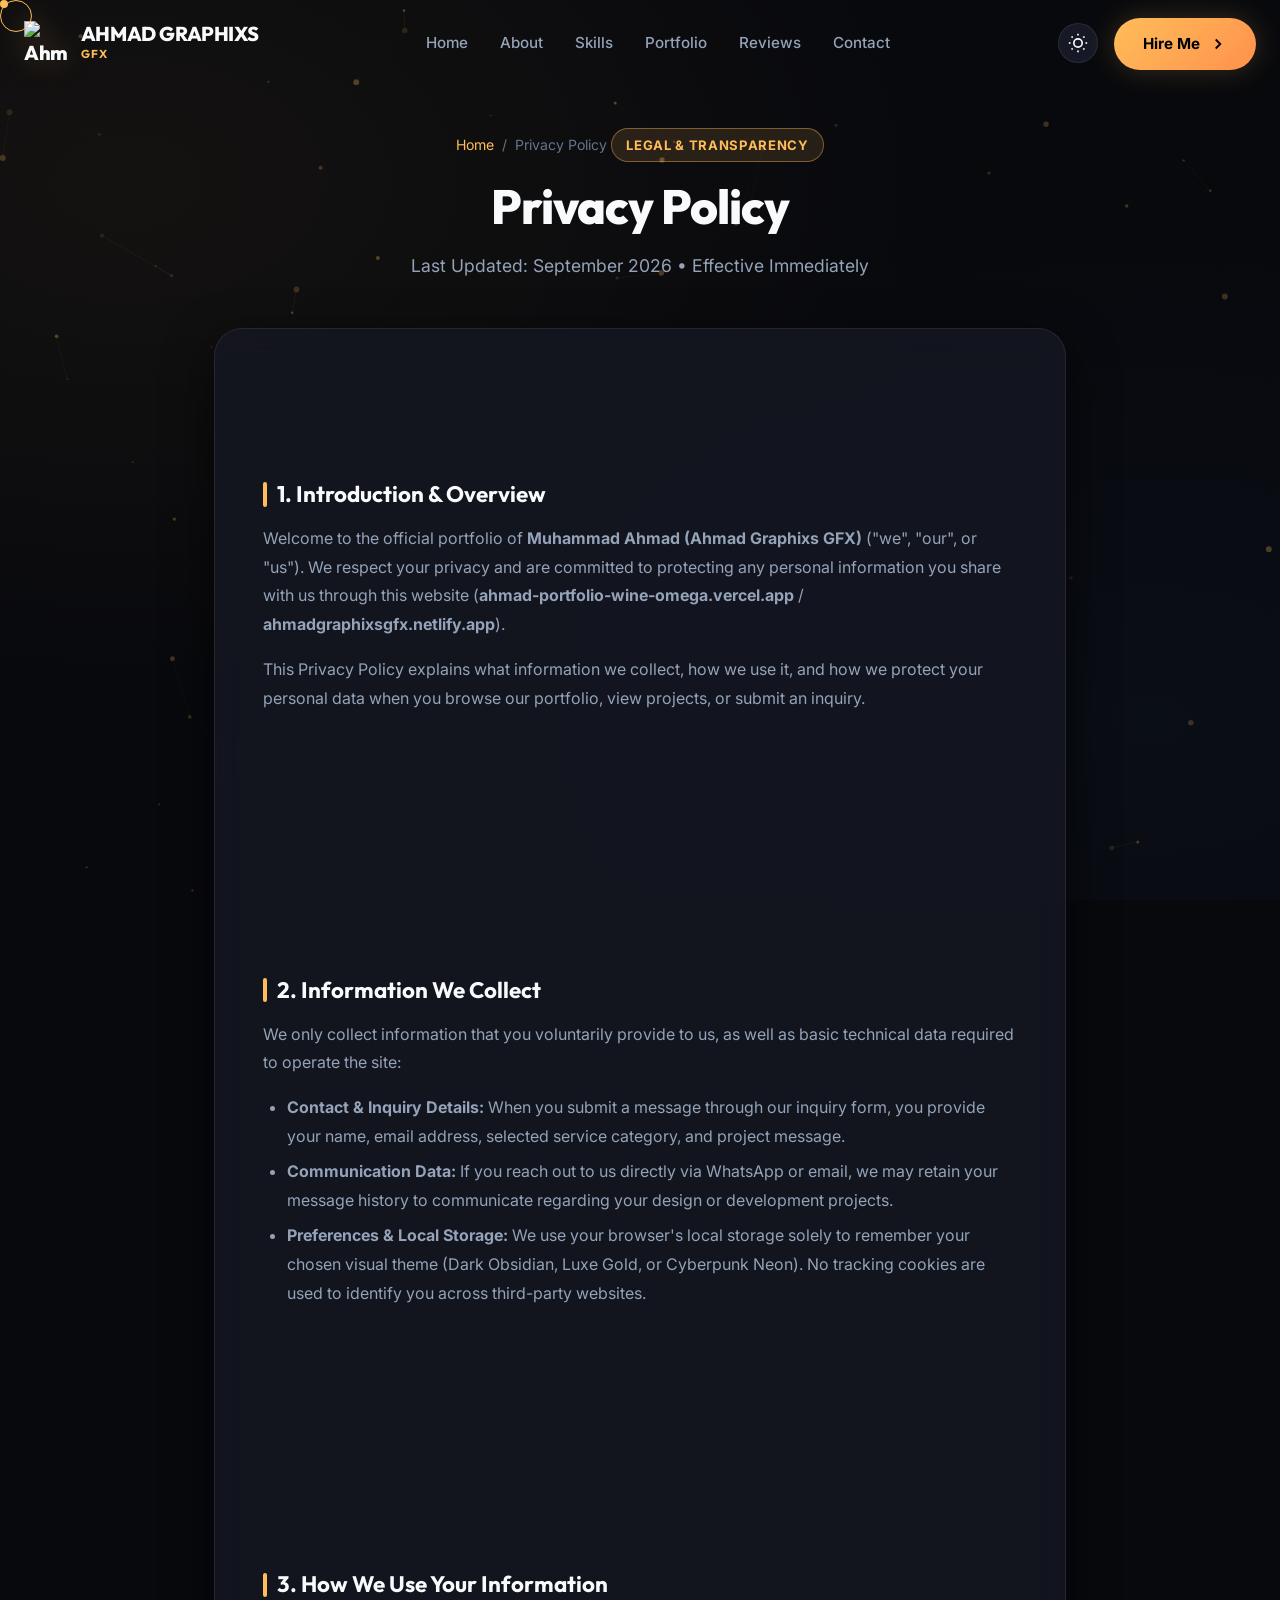
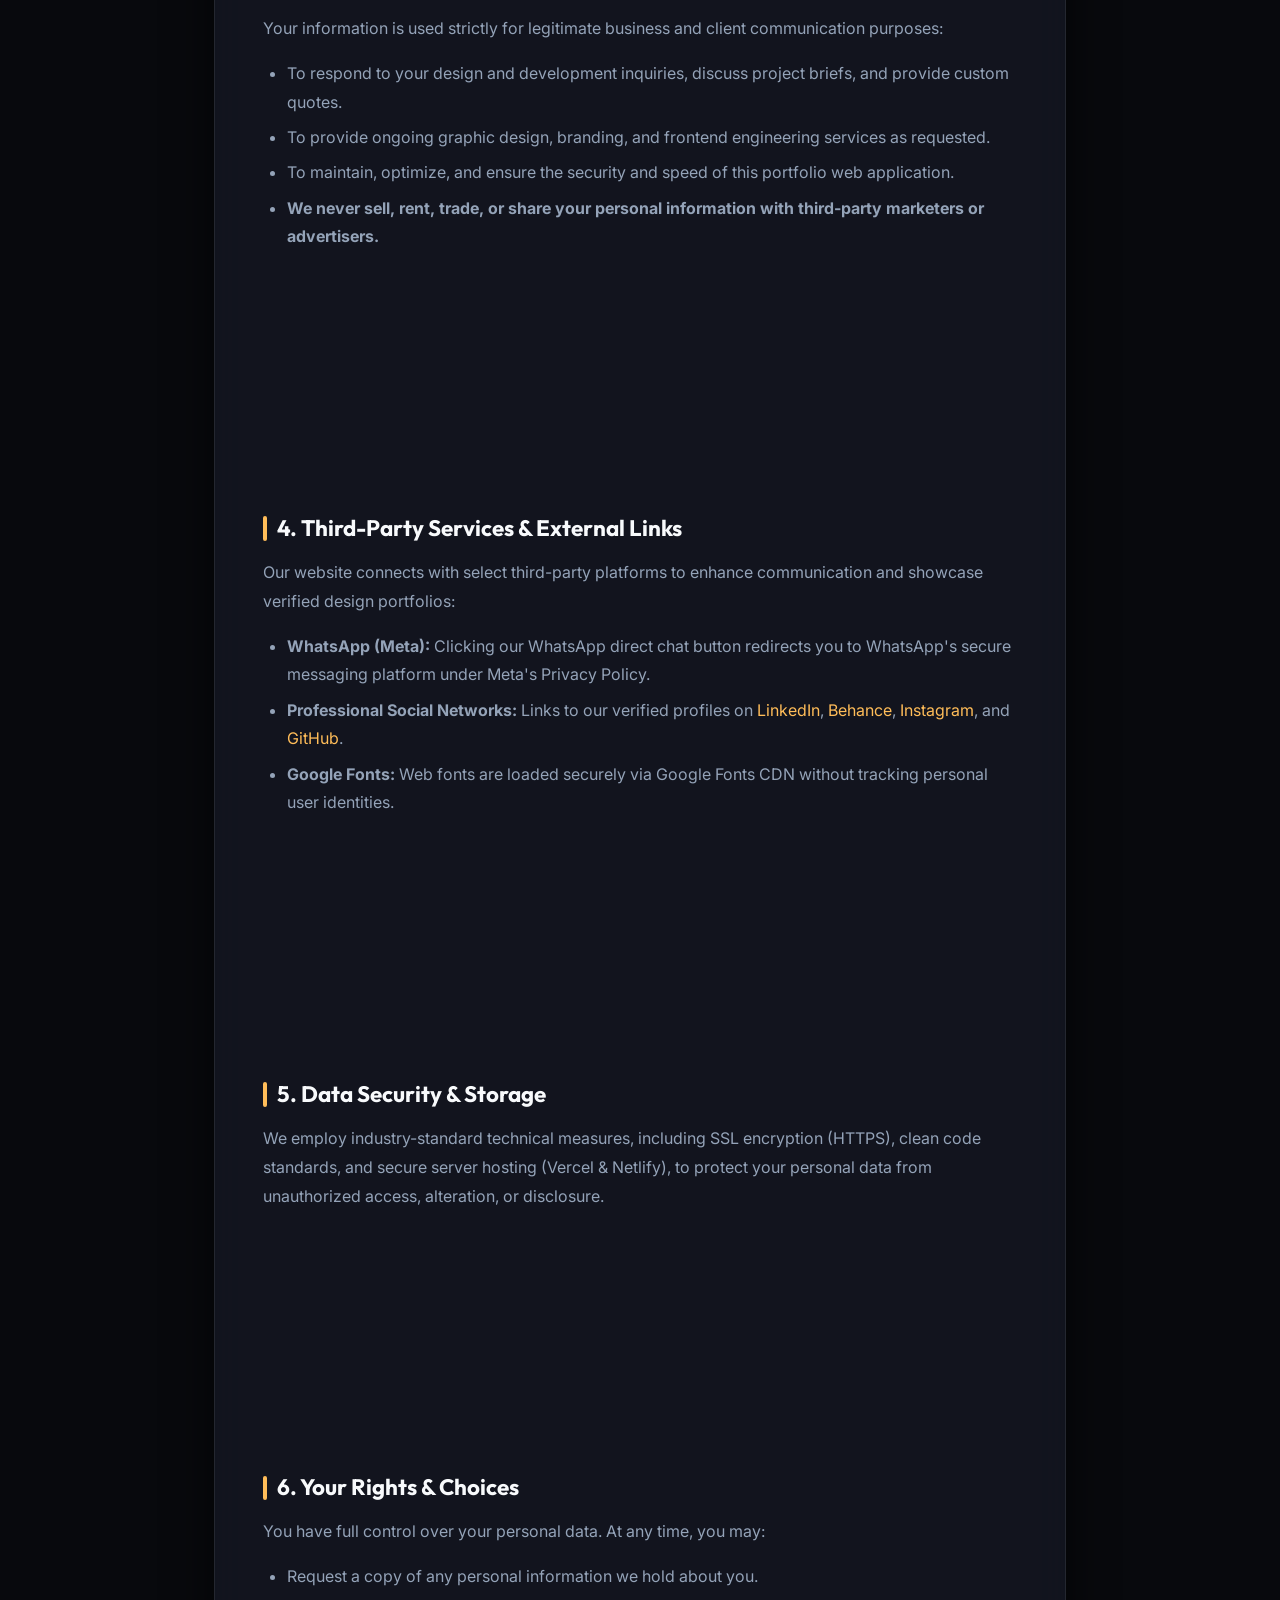
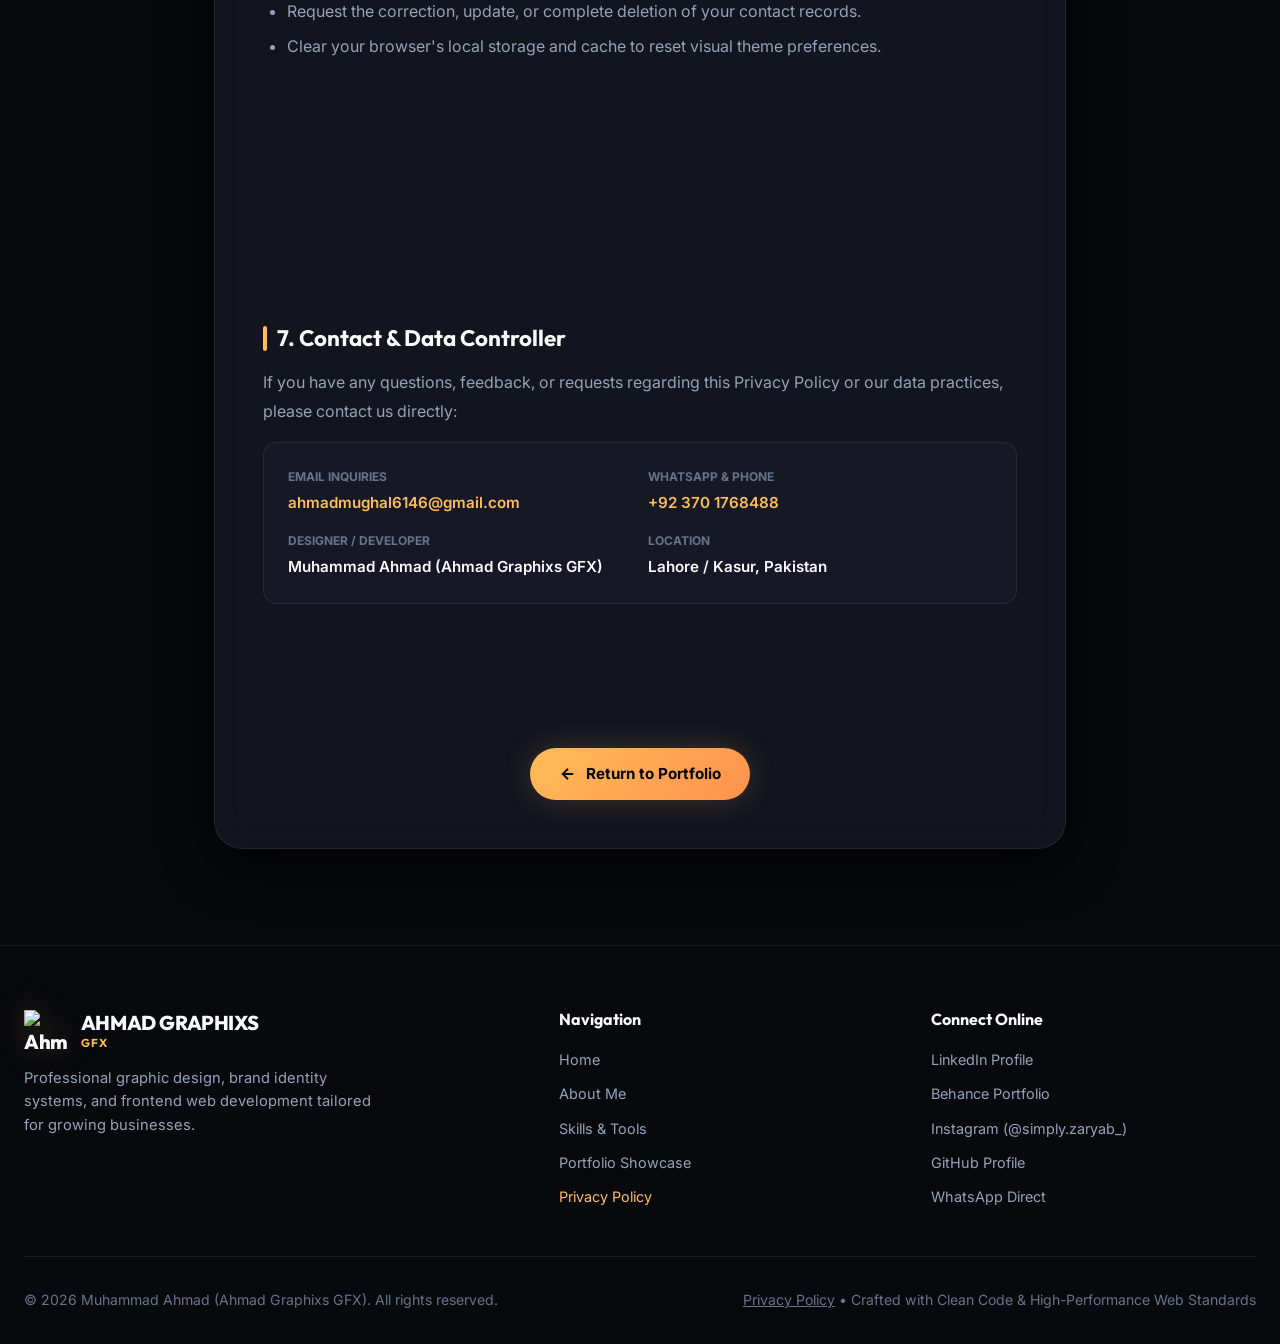
==== commit 908a913a: "Add GitHub profile button (https://github.com/ahmadmughal6146) to Hero and Footer" ====
--- a/privacy-policy/index.html
+++ b/privacy-policy/index.html
@@ -248,7 +248,7 @@
         <p>Our website connects with select third-party platforms to enhance communication and showcase verified design portfolios:</p>
         <ul>
           <li><strong>WhatsApp (Meta):</strong> Clicking our WhatsApp direct chat button redirects you to WhatsApp's secure messaging platform under Meta's Privacy Policy.</li>
-          <li><strong>Professional Social Networks:</strong> Links to our verified profiles on <a href="https://www.linkedin.com/in/muhammad-ahmad-1760a12bb/" target="_blank" style="color: var(--accent-primary);">LinkedIn</a>, <a href="https://www.behance.net/mhahmad1406" target="_blank" style="color: var(--accent-primary);">Behance</a>, and <a href="https://www.instagram.com/simply.zaryab_?igsi=MWtzdGdoa2d5bGEwdA==" target="_blank" style="color: var(--accent-primary);">Instagram</a>.</li>
+          <li><strong>Professional Social Networks:</strong> Links to our verified profiles on <a href="https://www.linkedin.com/in/muhammad-ahmad-1760a12bb/" target="_blank" style="color: var(--accent-primary);">LinkedIn</a>, <a href="https://www.behance.net/mhahmad1406" target="_blank" style="color: var(--accent-primary);">Behance</a>, <a href="https://www.instagram.com/simply.zaryab_?igsi=MWtzdGdoa2d5bGEwdA==" target="_blank" style="color: var(--accent-primary);">Instagram</a>, and <a href="https://github.com/ahmadmughal6146" target="_blank" style="color: var(--accent-primary);">GitHub</a>.</li>
           <li><strong>Google Fonts:</strong> Web fonts are loaded securely via Google Fonts CDN without tracking personal user identities.</li>
         </ul>
       </section>
@@ -338,6 +338,7 @@
             <a href="https://www.linkedin.com/in/muhammad-ahmad-1760a12bb/" target="_blank" class="footer-link">LinkedIn Profile</a>
             <a href="https://www.behance.net/mhahmad1406" target="_blank" class="footer-link">Behance Portfolio</a>
             <a href="https://www.instagram.com/simply.zaryab_?igsi=MWtzdGdoa2d5bGEwdA==" target="_blank" class="footer-link">Instagram (@simply.zaryab_)</a>
+            <a href="https://github.com/ahmadmughal6146" target="_blank" class="footer-link">GitHub Profile</a>
             <a href="https://wa.me/923701768488" target="_blank" class="footer-link">WhatsApp Direct</a>
           </div>
         </div>
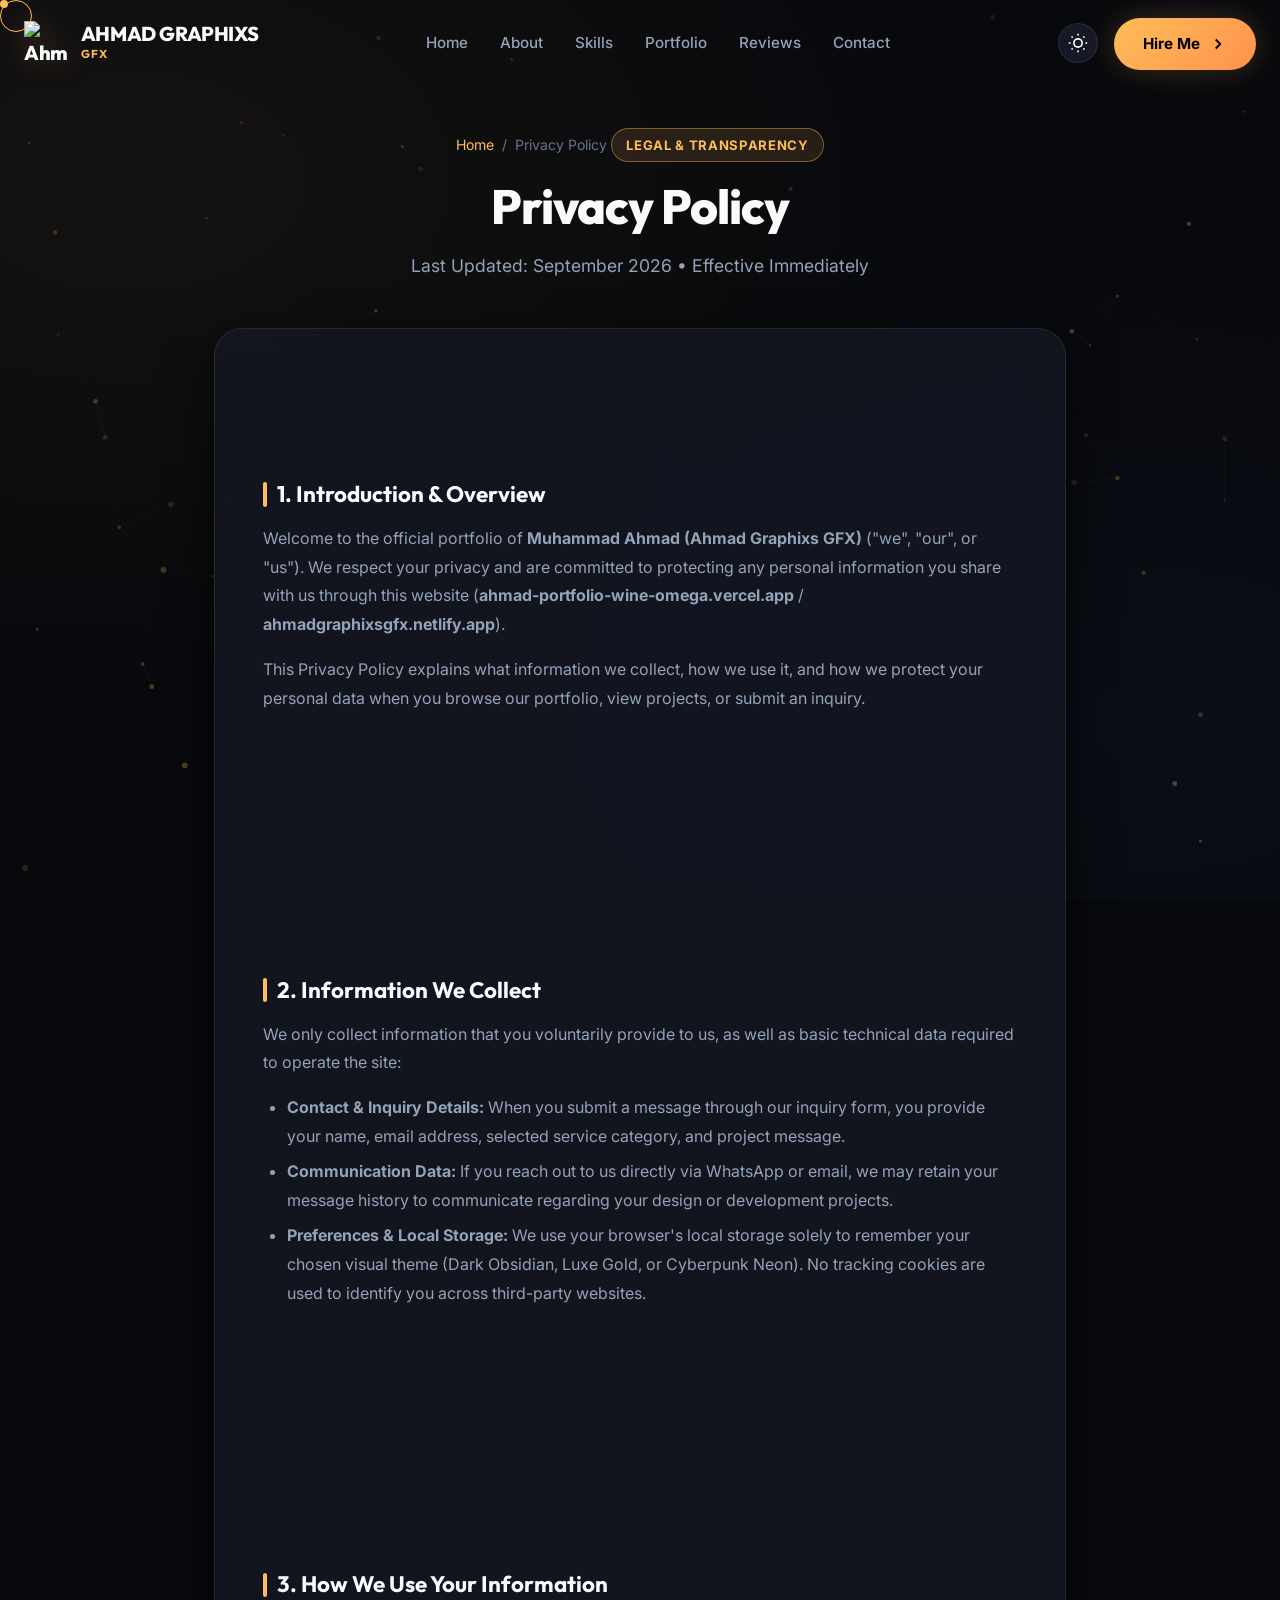
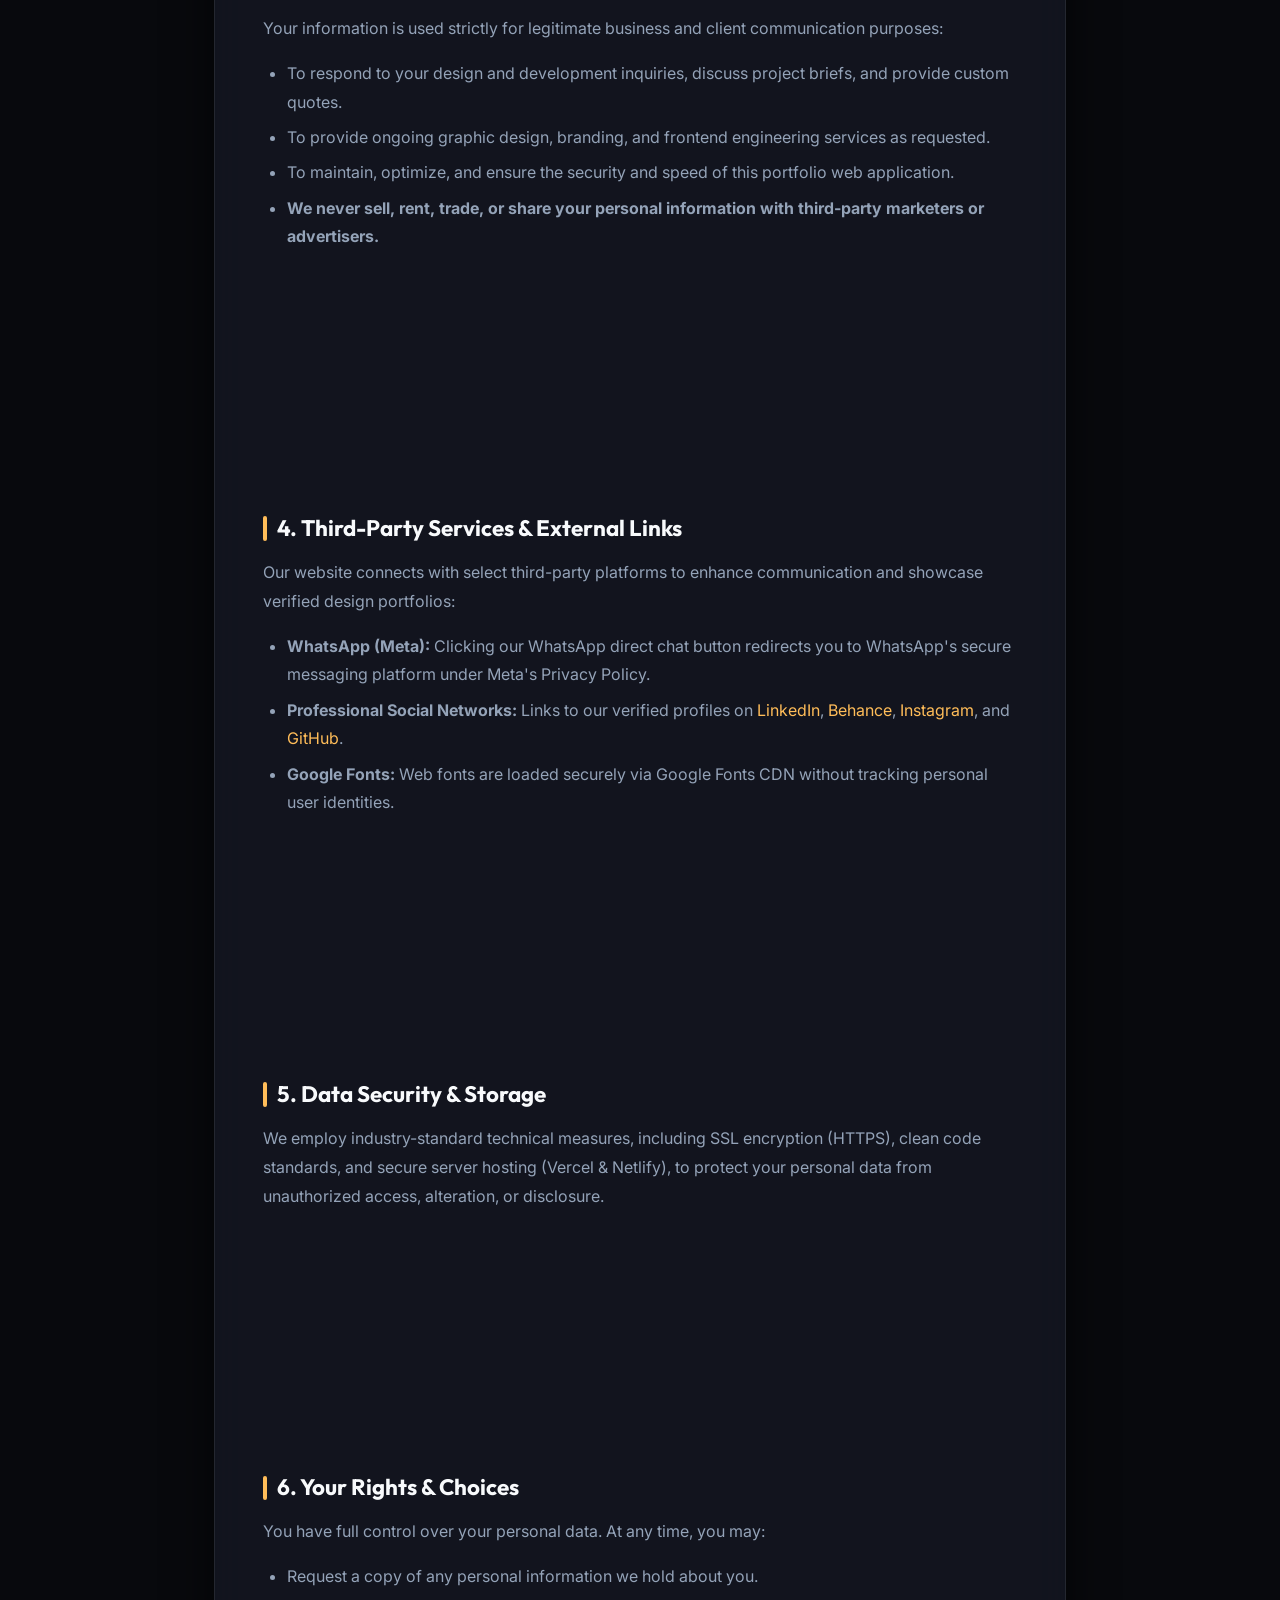
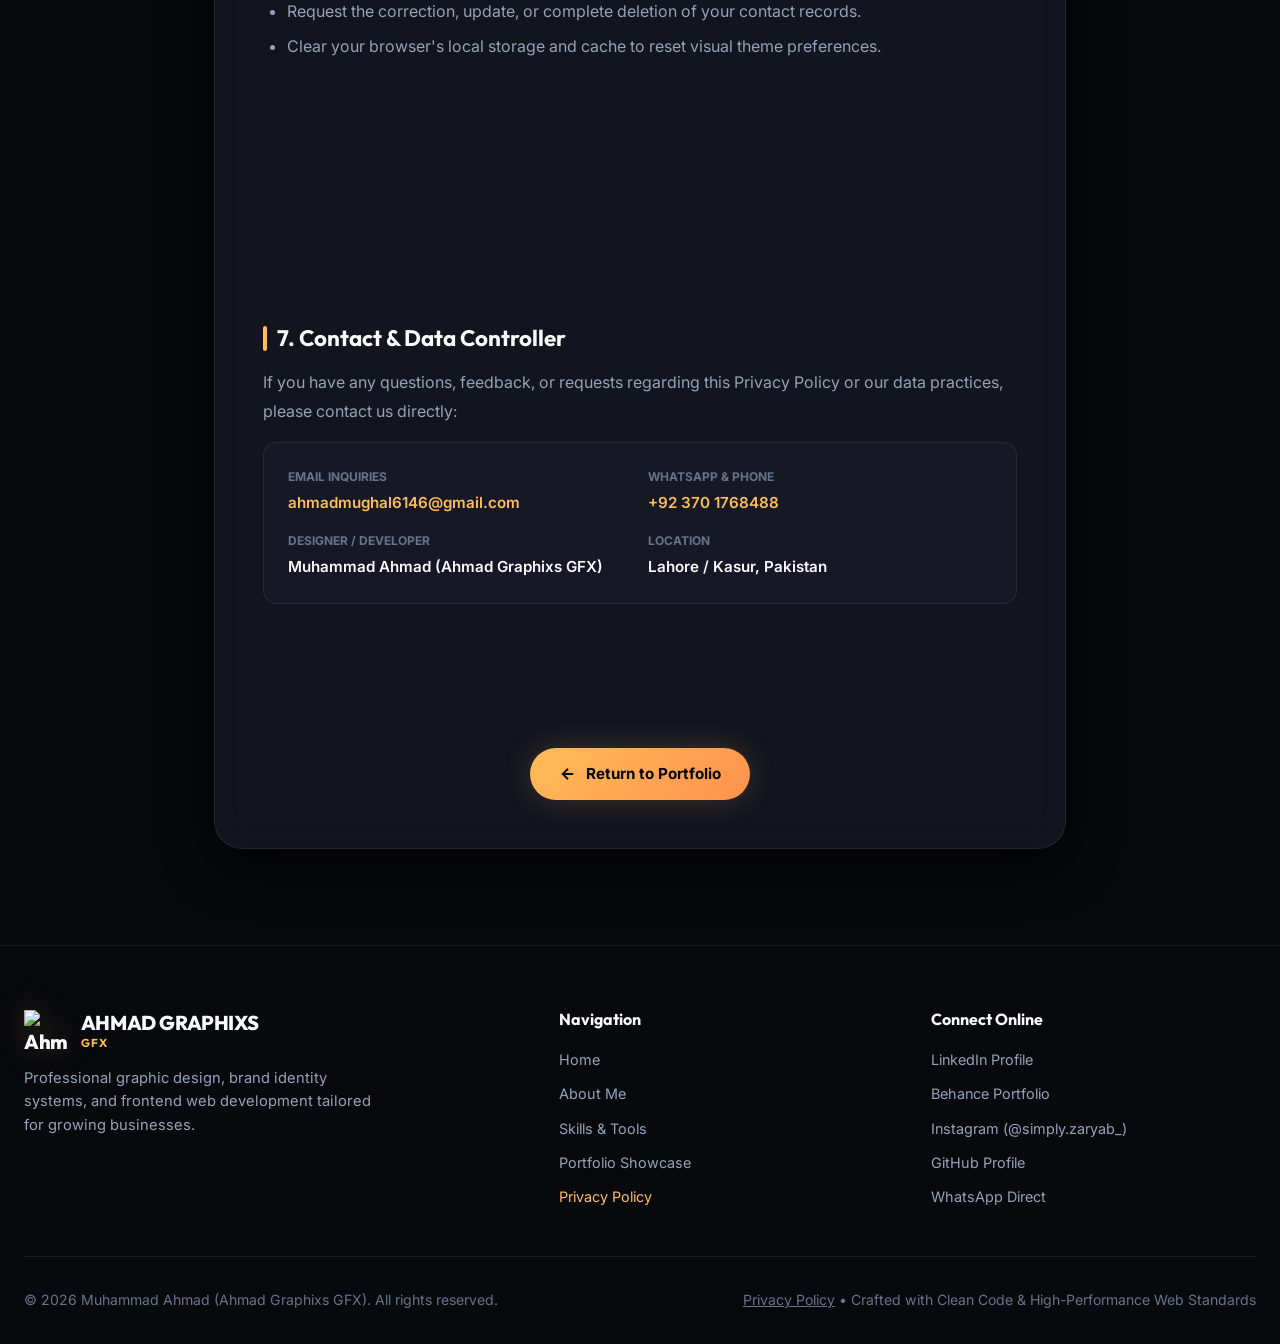
==== commit 37224140: "Fix complete mobile responsiveness: prevent horizontal overflow, responsive navbar drawer, swipeable" ====
--- a/privacy-policy/index.html
+++ b/privacy-policy/index.html
@@ -182,7 +182,7 @@
           <svg width="20" height="20" viewBox="0 0 24 24" fill="none" stroke="currentColor" stroke-width="2"><circle cx="12" cy="12" r="5"></circle><line x1="12" y1="1" x2="12" y2="3"></line><line x1="12" y1="21" x2="12" y2="23"></line><line x1="4.22" y1="4.22" x2="5.64" y2="5.64"></line><line x1="18.36" y1="18.36" x2="19.78" y2="19.78"></line><line x1="1" y1="12" x2="3" y2="12"></line><line x1="21" y1="12" x2="23" y2="12"></line><line x1="4.22" y1="19.78" x2="5.64" y2="18.36"></line><line x1="18.36" y1="5.64" x2="19.78" y2="4.22"></line></svg>
         </button>
 
-        <a href="https://wa.me/923701768488?text=Hi%20Ahmad,%20I%20would%20like%20to%20discuss%20a%20project%20with%20you!" target="_blank" class="btn btn-primary magnetic-btn">
+        <a href="https://wa.me/923701768488?text=Hi%20Ahmad,%20I%20would%20like%20to%20discuss%20a%20project%20with%20you!" target="_blank" class="btn btn-primary nav-hire-btn magnetic-btn">
           <span>Hire Me</span>
           <svg width="18" height="18" viewBox="0 0 24 24" fill="none" stroke="currentColor" stroke-width="2.5"><polyline points="9 18 15 12 9 6"></polyline></svg>
         </a>
@@ -295,7 +295,7 @@
       </section>
 
       <div style="margin-top: 2.5rem; text-align: center;">
-        <a href="../index.html#home" class="btn btn-primary magnetic-btn">
+        <a href="../index.html#home" class="btn btn-primary nav-hire-btn magnetic-btn">
           <svg width="18" height="18" viewBox="0 0 24 24" fill="none" stroke="currentColor" stroke-width="2.5"><line x1="19" y1="12" x2="5" y2="12"></line><polyline points="12 19 5 12 12 5"></polyline></svg>
           <span>Return to Portfolio</span>
         </a>
--- a/css/style.css
+++ b/css/style.css
@@ -89,6 +89,9 @@
   font-size: 16px;
   -webkit-text-size-adjust: 100%;
   color-scheme: dark;
+  overflow-x: hidden;
+  max-width: 100vw;
+  width: 100%;
 }
 
 body {
@@ -409,7 +412,8 @@
 .hero-social-pills {
   display: flex;
   align-items: center;
-  gap: 0.8rem;
+  flex-wrap: wrap;
+  gap: 0.6rem;
 }
 
 .social-pill {
--- a/css/animations.css
+++ b/css/animations.css
@@ -309,6 +309,9 @@
 }
 
 /* 8. Responsive Breakpoints */
+/* 8. Master Mobile-First Responsive Breakpoints */
+
+/* Tablet & Smaller Laptops (<= 1024px) */
 @media (max-width: 1024px) {
   .hero-grid {
     grid-template-columns: 1fr;
@@ -316,7 +319,7 @@
   }
 
   .hero-visual-container {
-    max-width: 520px;
+    max-width: 480px;
     margin: 0 auto;
   }
 
@@ -343,25 +346,85 @@
   }
 }
 
+/* Mobile Devices & Tablets (<= 768px) */
 @media (max-width: 768px) {
+  html, body {
+    overflow-x: hidden !important;
+    max-width: 100vw !important;
+    width: 100% !important;
+  }
+
+  .container {
+    padding-inline: 1.15rem;
+  }
+
+  /* Header & Navigation */
+  .header-nav {
+    padding: 0.65rem 0;
+  }
+
+  .brand-logo-img {
+    width: 36px;
+    height: 36px;
+  }
+
+  .brand-name {
+    font-size: 1.02rem;
+  }
+
+  .brand-sub {
+    font-size: 0.65rem;
+    letter-spacing: 0.08em;
+  }
+
+  .nav-actions {
+    gap: 0.5rem;
+  }
+
+  .nav-hire-btn {
+    display: none !important;
+  }
+
   .mobile-menu-toggle {
-    display: block;
+    display: flex !important;
+    align-items: center;
+    justify-content: center;
+    width: 40px;
+    height: 40px;
+    border-radius: var(--radius-md);
+    background: var(--bg-tertiary);
+    border: 1px solid var(--border-subtle);
+    color: var(--text-primary);
+    cursor: pointer;
+    transition: all var(--transition-fast);
+  }
+
+  .mobile-menu-toggle.active {
+    border-color: var(--accent-primary);
+    color: var(--accent-primary);
+    background: var(--bg-secondary);
   }
 
   .nav-menu-links {
     position: fixed;
-    top: 72px;
+    top: 60px;
     left: 0;
     width: 100%;
-    background: var(--bg-secondary);
+    height: calc(100vh - 60px);
+    background: rgba(8, 9, 13, 0.98);
+    backdrop-filter: blur(24px);
+    -webkit-backdrop-filter: blur(24px);
     border-bottom: 1px solid var(--border-subtle);
     flex-direction: column;
-    padding: 2rem;
-    gap: 1.5rem;
+    padding: 2rem 1.5rem 3rem;
+    gap: 1.25rem;
     opacity: 0;
     visibility: hidden;
-    transform: translateY(-20px);
+    transform: translateY(-15px);
     transition: all var(--transition-normal);
+    z-index: 1000;
+    overflow-y: auto;
+    box-shadow: 0 20px 40px rgba(0, 0, 0, 0.9);
   }
 
   .nav-menu-links.mobile-open {
@@ -370,54 +433,343 @@
     transform: translateY(0);
   }
 
+  .nav-menu-links .nav-link {
+    font-size: 1.15rem;
+    font-weight: 600;
+    padding: 0.75rem 0;
+    border-bottom: 1px solid var(--border-subtle);
+    width: 100%;
+    display: block;
+  }
+
+  .mobile-nav-cta {
+    display: block !important;
+    margin-top: 1rem;
+    width: 100%;
+  }
+
+  /* Hero Section Mobile */
+  .hero-section {
+    padding: 5.5rem 0 3rem;
+    min-height: auto;
+  }
+
+  .hero-greeting {
+    font-size: 1.1rem;
+  }
+
+  .hero-name {
+    font-size: clamp(2.1rem, 8vw, 3rem);
+    line-height: 1.15;
+  }
+
+  .hero-role-wrapper {
+    font-size: 1.2rem;
+    min-height: 2rem;
+    margin-bottom: 1.1rem;
+  }
+
+  .hero-bio {
+    font-size: 0.95rem;
+    line-height: 1.65;
+    margin-bottom: 1.75rem;
+  }
+
+  .hero-cta-group {
+    flex-direction: column;
+    width: 100%;
+    gap: 0.75rem;
+    margin-bottom: 1.8rem;
+  }
+
+  .hero-cta-group .btn {
+    width: 100%;
+    padding: 0.85rem 1.2rem;
+  }
+
+  .hero-social-pills {
+    display: grid;
+    grid-template-columns: 1fr 1fr;
+    gap: 0.5rem;
+    width: 100%;
+  }
+
+  .social-pill {
+    padding: 0.5rem 0.6rem;
+    font-size: 0.82rem;
+    justify-content: center;
+    width: 100%;
+  }
+
+  /* Hero Visual Card */
+  .hero-visual-container {
+    max-width: 100%;
+    width: 100%;
+    padding: 0 0.5rem;
+  }
+
+  .hero-visual-card {
+    max-width: 100%;
+    width: 100%;
+    padding: 1rem 1rem 0.5rem;
+  }
+
+  .hero-main-img {
+    max-height: 380px;
+    width: 100%;
+  }
+
+  .hero-badge-float {
+    padding: 0.6rem 0.9rem;
+    max-width: calc(100% - 1.5rem);
+  }
+
+  .hero-badge-float.top-badge {
+    top: 1rem;
+    right: 0.75rem;
+  }
+
+  .hero-badge-float.bottom-badge {
+    bottom: 1rem;
+    left: 0.75rem;
+  }
+
+  /* Stats Banner Mobile */
+  .stats-counter-section {
+    padding: 2.2rem 0;
+  }
+
   .stats-grid {
     grid-template-columns: 1fr 1fr;
+    gap: 1.2rem;
+  }
+
+  .stat-card-item {
+    padding: 0.5rem;
+  }
+
+  .counter-number {
+    font-size: 2.2rem;
+  }
+
+  .stat-label-text {
+    font-size: 0.82rem;
+  }
+
+  /* Section Headers Mobile */
+  section {
+    padding: 4.5rem 0;
+  }
+
+  .section-header {
+    margin-bottom: 2.5rem;
+  }
+
+  .section-title {
+    font-size: 1.85rem;
+  }
+
+  .section-desc {
+    font-size: 0.95rem;
+  }
+
+  /* Portfolio Filter Row - Swipeable Horizontal Bar */
+  .portfolio-filter-row {
+    display: flex;
+    flex-wrap: nowrap;
+    overflow-x: auto;
+    justify-content: flex-start;
+    gap: 0.5rem;
+    padding: 0.25rem 0.25rem 0.75rem;
+    margin-bottom: 2rem;
+    -webkit-overflow-scrolling: touch;
+    scrollbar-width: none;
+  }
+
+  .portfolio-filter-row::-webkit-scrollbar {
+    display: none;
+  }
+
+  .filter-pill {
+    white-space: nowrap;
+    padding: 0.45rem 1rem;
+    font-size: 0.82rem;
+    flex-shrink: 0;
+  }
+
+  .portfolio-grid {
+    grid-template-columns: 1fr;
     gap: 1.5rem;
-  }
-
-  .portfolio-grid {
-    grid-template-columns: 1fr;
-  }
-
+    width: 100%;
+  }
+
+  .project-card {
+    width: 100%;
+    min-width: 0;
+  }
+
+  .card-overlay {
+    opacity: 1;
+    background: linear-gradient(180deg, transparent 55%, rgba(8, 9, 13, 0.95) 100%);
+    align-items: flex-end;
+    padding-bottom: 1rem;
+  }
+
+  .btn-review {
+    padding: 0.55rem 1.2rem;
+    font-size: 0.85rem;
+  }
+
+  /* About Highlights Mobile */
   .about-highlights-list {
     grid-template-columns: 1fr;
+    gap: 1rem;
+  }
+
+  .about-highlight-card {
+    padding: 1.1rem;
+  }
+
+  /* Skills Matrix Mobile */
+  .skills-matrix-grid {
+    grid-template-columns: 1fr;
+    gap: 1.25rem;
+    width: 100%;
+  }
+
+  .skill-category-card {
+    padding: 1.3rem;
+  }
+
+  /* Testimonials Mobile */
+  .testimonials-slider {
+    grid-template-columns: 1fr;
+    gap: 1.25rem;
+  }
+
+  .testimonial-card {
+    padding: 1.4rem;
+  }
+
+  /* Contact Mobile */
+  .contact-grid {
+    grid-template-columns: 1fr;
+    gap: 2rem;
+  }
+
+  .contact-direct-card,
+  .contact-form-card {
+    padding: 1.4rem 1.15rem;
+    border-radius: var(--radius-lg);
+  }
+
+  .contact-item {
+    flex-direction: column;
+    align-items: flex-start;
+    gap: 0.75rem;
+  }
+
+  .contact-item .btn-copy {
+    align-self: flex-start;
+  }
+
+  .form-input,
+  .form-select,
+  .form-textarea {
+    font-size: 16px !important; /* Prevents auto-zoom on iOS Safari */
+    padding: 0.8rem 1rem;
+  }
+
+  /* Lightbox Modal Mobile */
+  .project-modal-backdrop {
+    padding: 0.4rem;
+  }
+
+  .project-modal-window {
+    max-height: 94vh;
+    border-radius: var(--radius-lg);
+  }
+
+  .modal-grid {
+    grid-template-columns: 1fr;
+    min-height: auto;
+  }
+
+  .modal-visual-side {
+    padding: 0.85rem;
+    border-radius: var(--radius-lg) var(--radius-lg) 0 0;
+  }
+
+  .main-gallery-view {
+    aspect-ratio: 16 / 11;
+  }
+
+  .modal-info-side {
+    padding: 1.25rem 1rem 2rem;
+    gap: 1.2rem;
+  }
+
+  .modal-project-title {
+    font-size: 1.35rem;
+  }
+
+  .modal-close-btn {
+    top: 0.6rem;
+    right: 0.6rem;
+    width: 36px;
+    height: 36px;
+    background: rgba(0, 0, 0, 0.85);
+    border: 1px solid rgba(255, 255, 255, 0.3);
+  }
+
+  .gallery-arrow {
+    width: 36px;
+    height: 36px;
+  }
+
+  /* Footer Mobile */
+  .footer-main {
+    padding: 3rem 0 1.5rem;
   }
 
   .footer-top-grid {
     grid-template-columns: 1fr;
+    gap: 2rem;
   }
 
   .footer-bottom-bar {
     flex-direction: column;
-    gap: 1rem;
+    gap: 0.8rem;
     text-align: center;
   }
 
+  /* Utilities */
   .custom-cursor,
   .custom-cursor-dot {
     display: none !important;
   }
 
   #particles-canvas {
-    opacity: 0.25;
-  }
-}
-
-@media (max-width: 480px) {
-  .hero-cta-group {
-    flex-direction: column;
-    width: 100%;
-  }
-
-  .hero-cta-group .btn {
-    width: 100%;
+    opacity: 0.2;
+  }
+}
+
+/* Extra Small Phones (<= 380px) */
+@media (max-width: 380px) {
+  .hero-name {
+    font-size: 1.95rem;
   }
 
   .stats-grid {
     grid-template-columns: 1fr;
-  }
-
-  .project-modal-backdrop {
-    padding: 0.5rem;
-  }
-}
+    gap: 1rem;
+  }
+
+  .hero-social-pills {
+    grid-template-columns: 1fr;
+  }
+
+  .brand-text {
+    max-width: 140px;
+  }
+}
